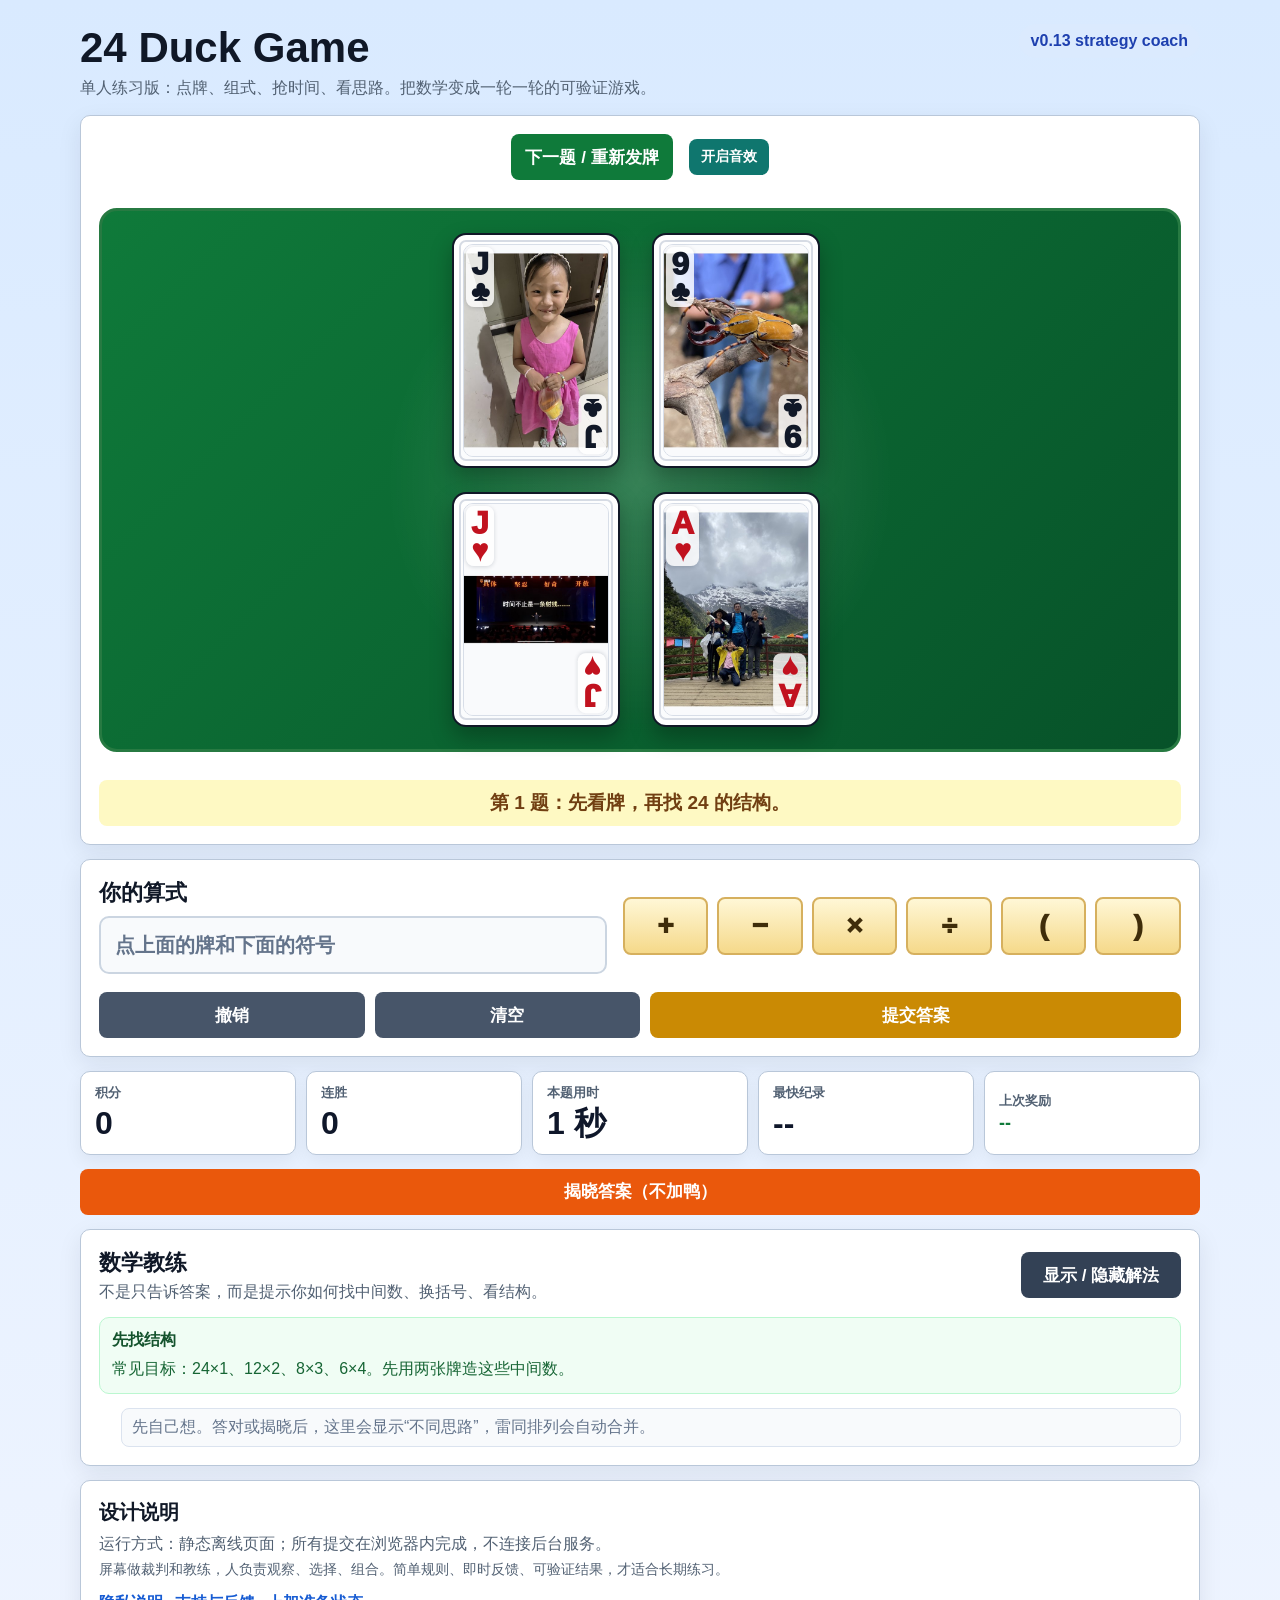
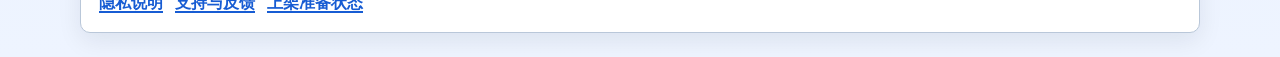
==== index.html @ a7e3811e "Publish 24 Duck Game v0.13 static site" ====
<!doctype html>
<html lang="zh-CN">
<head>
  <meta charset="utf-8">
  <meta name="viewport" content="width=device-width, initial-scale=1">
  <meta http-equiv="Cache-Control" content="no-store">
  <meta name="theme-color" content="#0f7a3a">
  <meta name="apple-mobile-web-app-capable" content="yes">
  <meta name="apple-mobile-web-app-title" content="24 Duck">
  <meta name="apple-mobile-web-app-status-bar-style" content="black-translucent">
  <link rel="manifest" href="manifest.webmanifest">
  <link rel="apple-touch-icon" href="icons/icon-192.png">
  <title>24 Duck Game v0.13 Strategy Coach</title>
  <link rel="stylesheet" href="style.css?v=20260624_v13_strategy_coach">
</head>
<body>
  <main class="app">
    <header>
      <div>
        <h1>24 Duck Game</h1>
        <p>单人练习版：点牌、组式、抢时间、看思路。把数学变成一轮一轮的可验证游戏。</p>
      </div>
      <span class="badge">v0.13 strategy coach</span>
    </header>

    <section class="panel board">
      <div class="hud">
        <button id="start" class="primary-action" type="button" aria-label="进入下一题并重新发一组可解的四张牌">下一题 / 重新发牌</button>
        <button id="soundToggle" class="sound-btn" type="button" aria-label="开启或关闭游戏音效">开启音效</button>
      </div>
      <div id="cards" class="cards card-table">正在自动发牌...</div>
      <div id="status" class="status">v0.13 已加载：数学教练会合并雷同答案，只展示不同思路。</div>
    </section>

    <section class="panel builder">
      <div>
        <h2>你的算式</h2>
        <div id="expressionDisplay" class="expression-display">点上面的牌和下面的符号</div>
      </div>
      <div id="operatorPad" class="operator-pad" aria-label="运算符号">
        <button type="button" data-op="+" aria-label="加号">+</button>
        <button type="button" data-op="-" aria-label="减号">−</button>
        <button type="button" data-op="*" aria-label="乘号">×</button>
        <button type="button" data-op="/" aria-label="除号">÷</button>
        <button type="button" data-op="(" aria-label="左括号">(</button>
        <button type="button" data-op=")" aria-label="右括号">)</button>
      </div>
      <div class="builder-controls" aria-label="算式操作">
        <button id="undo" class="secondary-action" aria-label="撤销上一步选择">撤销</button>
        <button id="clear" class="secondary-action" aria-label="清空当前算式">清空</button>
        <button id="submitAnswer" class="submit-action" aria-label="提交当前算式">提交答案</button>
      </div>
    </section>

    <section class="score-strip" aria-label="本局进度">
      <div class="score-cell">
        <span>积分</span>
        <strong id="score">0</strong>
      </div>
      <div class="score-cell">
        <span>连胜</span>
        <strong id="streak">0</strong>
      </div>
      <div class="score-cell">
        <span>本题用时</span>
        <strong id="roundTimer">0 秒</strong>
      </div>
      <div class="score-cell">
        <span>最快纪录</span>
        <strong id="bestTime">--</strong>
      </div>
      <div class="score-cell reward-cell">
        <span>上次奖励</span>
        <strong id="lastReward">--</strong>
      </div>
    </section>

    <section class="actions">
      <button id="reveal" aria-label="揭晓答案但不计分">揭晓答案（不加鸭）</button>
    </section>

    <section class="panel solutions">
      <div class="solutions-head">
        <div>
          <h2>数学教练</h2>
          <p>不是只告诉答案，而是提示你如何找中间数、换括号、看结构。</p>
        </div>
        <button id="toggleSolutions" type="button" aria-label="显示或隐藏多种解法">显示 / 隐藏解法</button>
      </div>
      <div id="coachPanel" class="coach-panel"></div>
      <ol id="solutionList"></ol>
    </section>

    <section class="panel log">
      <h2>设计说明</h2>
      <p id="logPath">运行方式：纯本地静态页面，不依赖后台服务。</p>
      <p class="small">屏幕做裁判和教练，人负责观察、选择、组合。简单规则、即时反馈、可验证结果，才适合长期练习。</p>
      <nav class="footer-links" aria-label="应用说明链接">
        <a href="privacy.html">隐私说明</a>
        <a href="support.html">支持与反馈</a>
        <a href="app-store-readiness.html">上架准备状态</a>
      </nav>
    </section>
  </main>
  <script src="family_card_assets.js?v=20260624_v13_strategy_coach"></script>
  <script src="app.js?v=20260624_v13_strategy_coach"></script>
  <script>
    if ("serviceWorker" in navigator && location.protocol !== "file:") {
      navigator.serviceWorker.register("./service-worker.js").catch(() => {});
    }
  </script>
</body>
</html>
---- style.css ----
:root {
  color-scheme: light;
  --bg: #eef4ff;
  --panel: #ffffff;
  --text: #101827;
  --muted: #526173;
  --blue: #175cd3;
  --green: #067647;
  --red: #b42318;
  --border: #b9c7d9;
}

* { box-sizing: border-box; }

body {
  margin: 0;
  min-height: 100vh;
  background: linear-gradient(180deg, #d9eaff, var(--bg));
  color: var(--text);
  font-family: -apple-system, BlinkMacSystemFont, "Hiragino Sans", "Microsoft YaHei", sans-serif;
}

body.solved {
  background: linear-gradient(180deg, #dcfce7, var(--bg));
}

.app {
  width: min(1120px, calc(100vw - 32px));
  margin: 24px auto;
}

header {
  display: flex;
  justify-content: space-between;
  gap: 16px;
  align-items: flex-start;
  margin-bottom: 16px;
}

h1 {
  margin: 0 0 6px;
  font-size: 42px;
  letter-spacing: 0;
}

p { margin: 0; color: var(--muted); }

.badge {
  padding: 8px 12px;
  border-radius: 999px;
  background: #dbeafe;
  color: #1e40af;
  font-weight: 700;
}

.score-strip {
  display: grid;
  grid-template-columns: repeat(5, minmax(120px, 1fr));
  gap: 10px;
  margin-bottom: 14px;
}

.score-cell {
  min-height: 74px;
  display: grid;
  align-content: center;
  gap: 4px;
  padding: 12px 14px;
  border: 1px solid #b9c7d9;
  border-radius: 10px;
  background: #ffffff;
  box-shadow: 0 6px 18px rgba(15, 23, 42, 0.06);
}

.score-cell span {
  color: #526173;
  font-size: 13px;
  font-weight: 800;
}

.score-cell strong {
  color: #0f172a;
  font-size: clamp(22px, 3vw, 32px);
  line-height: 1.1;
}

.reward-cell strong {
  color: #0f7a3a;
  font-size: clamp(14px, 2vw, 18px);
}

.panel {
  background: var(--panel);
  border: 1px solid var(--border);
  border-radius: 10px;
  box-shadow: 0 8px 24px rgba(15, 23, 42, 0.08);
  padding: 18px;
  margin-bottom: 14px;
}

.setup, .answers {
  display: grid;
  grid-template-columns: 1fr 1fr 220px 180px;
  gap: 12px;
  align-items: end;
}

.answers {
  grid-template-columns: 1fr 180px 1fr 180px;
}

label {
  display: grid;
  gap: 6px;
  font-weight: 800;
  color: var(--text);
}

input, select {
  width: 100%;
  height: 46px;
  border: 2px solid #94a3b8;
  border-radius: 8px;
  padding: 0 12px;
  background: #ffffff;
  color: #000000;
  font-size: 18px;
}

button {
  min-height: 46px;
  border: 0;
  border-radius: 8px;
  padding: 10px 14px;
  background: #2563eb;
  color: #ffffff;
  font-size: 17px;
  font-weight: 800;
  cursor: pointer;
}

button:hover { filter: brightness(0.95); }
button:active { filter: brightness(0.9); }
button:focus-visible, a:focus-visible {
  outline: 3px solid #facc15;
  outline-offset: 3px;
}

.board {
  text-align: center;
}

.hud {
  display: flex;
  justify-content: center;
  align-items: center;
  gap: 16px;
  flex-wrap: wrap;
}

.primary-action {
  background: #0f7a3a;
}

.sound-btn {
  min-height: 36px;
  padding: 7px 12px;
  background: #0f766e;
  font-size: 14px;
}

.cards {
  margin: 28px auto;
  padding: 22px;
  border: 3px solid #277a42;
  border-radius: 18px;
  color: var(--blue);
  background:
    radial-gradient(circle at center, rgba(255,255,255,0.18), transparent 42%),
    linear-gradient(135deg, #0f7a3a, #075229);
  font-size: 24px;
  font-weight: 900;
}

.cards.felt-blue {
  border-color: #1d4ed8;
  background:
    radial-gradient(circle at center, rgba(255,255,255,0.15), transparent 40%),
    linear-gradient(135deg, #1e3a8a, #0f172a);
}

.cards.felt-burgundy {
  border-color: #9f1239;
  background:
    radial-gradient(circle at center, rgba(255,255,255,0.13), transparent 40%),
    linear-gradient(135deg, #881337, #3f0a18);
}

.cards.felt-ink {
  border-color: #475569;
  background:
    radial-gradient(circle at center, rgba(255,255,255,0.12), transparent 40%),
    linear-gradient(135deg, #111827, #020617);
}

.card-table {
  display: grid;
  grid-template-columns: repeat(2, minmax(136px, 176px));
  justify-content: center;
  align-items: center;
  gap: clamp(12px, 2vw, 24px);
  min-height: 390px;
}

.playing-card {
  position: relative;
  padding: 0;
  min-height: 0;
  width: clamp(112px, 16vw, 168px);
  aspect-ratio: 2.5 / 3.5;
  border-radius: 14px;
  background:
    linear-gradient(145deg, #ffffff, #f8fafc);
  border: 2px solid #111827;
  box-shadow:
    0 10px 22px rgba(0, 0, 0, 0.28),
    inset 0 0 0 5px #ffffff,
    inset 0 0 0 7px #d6dbe4;
  color: #111827;
  display: grid;
  place-items: center;
  overflow: hidden;
  cursor: pointer;
}

.playing-card.red {
  color: #c1121f;
}

.playing-card.used {
  opacity: 0.52;
  box-shadow:
    0 4px 10px rgba(0, 0, 0, 0.18),
    inset 0 0 0 5px #ffffff,
    inset 0 0 0 7px #d6dbe4;
}

.playing-card.used::after {
  content: "已选";
  position: absolute;
  inset: auto 12px 42% 12px;
  padding: 6px 8px;
  border-radius: 999px;
  background: rgba(15, 23, 42, 0.82);
  color: #fff;
  font-size: 15px;
  font-weight: 900;
  z-index: 5;
}

.card-corner {
  position: absolute;
  display: grid;
  place-items: center;
  line-height: 0.9;
  font-weight: 1000;
  font-size: clamp(20px, 3vw, 32px);
  z-index: 3;
  padding: 3px 5px;
  border-radius: 8px;
  background: rgba(255, 255, 255, 0.82);
  box-shadow: 0 1px 4px rgba(15, 23, 42, 0.16);
}

.card-corner.top {
  top: 12px;
  left: 12px;
}

.card-corner.bottom {
  bottom: 12px;
  right: 12px;
  transform: rotate(180deg);
}

.card-rank {
  letter-spacing: 0;
}

.card-suit-small {
  font-size: 0.88em;
}

.card-suit-big {
  font-size: clamp(54px, 8vw, 94px);
  line-height: 1;
  text-shadow: 0 2px 0 rgba(0,0,0,0.08);
}

.card-photo-frame {
  width: calc(100% - 18px);
  height: calc(100% - 18px);
  border-radius: 10px;
  overflow: hidden;
  background:
    linear-gradient(145deg, rgba(255,255,255,0.72), rgba(226,232,240,0.62)),
    repeating-linear-gradient(135deg, #eef2f7 0 8px, #e2e8f0 8px 16px);
  border: 1px solid #d8dee8;
  display: grid;
  place-items: center;
}

.card-photo {
  display: block;
  width: 100%;
  height: 100%;
  object-fit: cover;
}

.card-photo-frame.photo-missing::after {
  content: "照片未加载";
  color: #334155;
  font-size: 14px;
  font-weight: 900;
  padding: 8px;
  text-align: center;
}

.status {
  min-height: 34px;
  padding: 10px;
  border-radius: 8px;
  background: #fef9c3;
  color: #713f12;
  font-size: 19px;
  font-weight: 800;
}

.status.success {
  background: #dcfce7;
  color: #14532d;
}

.status.error {
  background: #fee2e2;
  color: #7f1d1d;
}

.builder {
  display: grid;
  grid-template-columns: minmax(240px, 1fr) minmax(280px, 1.1fr);
  gap: 16px;
  align-items: center;
}

.builder h2 {
  margin: 0 0 8px;
  font-size: 22px;
}

.expression-display {
  min-height: 58px;
  display: flex;
  align-items: center;
  padding: 12px 14px;
  border: 2px solid #cbd5e1;
  border-radius: 10px;
  background: #f8fafc;
  color: #0f172a;
  font-size: clamp(22px, 4vw, 34px);
  font-weight: 950;
  line-height: 1.25;
  word-break: break-word;
}

.expression-display.empty {
  color: #64748b;
  font-size: clamp(16px, 3vw, 20px);
  font-weight: 800;
}

.operator-pad {
  display: grid;
  grid-template-columns: repeat(6, minmax(46px, 1fr));
  gap: 9px;
}

.operator-pad button {
  min-height: 58px;
  border: 2px solid #d6b05e;
  background: linear-gradient(180deg, #fff7d6, #f5d98a);
  color: #3f2d0a;
  font-size: 28px;
  font-weight: 1000;
}

.builder-controls {
  grid-column: 1 / -1;
  display: grid;
  grid-template-columns: 1fr 1fr 2fr;
  gap: 10px;
  margin-top: 2px;
}

.secondary-action {
  background: #475569;
}

.submit-action {
  background: #ca8a04;
}

.actions {
  display: grid;
  grid-template-columns: 1fr;
  gap: 10px;
  margin-bottom: 14px;
}

.actions button { background: #ea580c; }

.log h2 {
  margin: 0 0 8px;
  font-size: 20px;
}

.solutions h2 {
  margin: 0 0 4px;
  font-size: 22px;
}

.solutions-head {
  display: flex;
  justify-content: space-between;
  gap: 16px;
  align-items: center;
}

.solutions-head button {
  background: #334155;
  min-width: 160px;
}

#solutionList {
  display: grid;
  grid-template-columns: repeat(auto-fit, minmax(230px, 1fr));
  gap: 8px 12px;
  margin: 14px 0 0;
  padding-left: 22px;
}

#solutionList li {
  padding: 8px 10px;
  border: 1px solid #dbe3ef;
  border-radius: 8px;
  background: #f8fafc;
}

#solutionList code {
  display: block;
  color: #0f172a;
  font-size: 15px;
  font-weight: 800;
}

#solutionList span {
  color: #64748b;
  font-size: 12px;
}

#solutionList .muted {
  list-style: none;
  color: #64748b;
  grid-column: 1 / -1;
}

.coach-panel {
  display: grid;
  grid-template-columns: repeat(auto-fit, minmax(220px, 1fr));
  gap: 10px;
  margin-top: 14px;
}

.coach-card {
  display: grid;
  gap: 6px;
  padding: 12px;
  border: 1px solid #bbf7d0;
  border-radius: 10px;
  background: #f0fdf4;
  color: #14532d;
}

.coach-card strong {
  font-size: 16px;
}

.coach-card span {
  color: #166534;
  line-height: 1.5;
}

.small {
  margin-top: 6px;
  font-size: 14px;
}

.footer-links {
  display: flex;
  gap: 12px;
  flex-wrap: wrap;
  margin-top: 14px;
}

.footer-links a,
.legal-page a {
  color: #175cd3;
  font-weight: 900;
  text-decoration-thickness: 2px;
  text-underline-offset: 3px;
}

.plain-list {
  display: grid;
  gap: 8px;
  margin: 12px 0 0;
  padding-left: 22px;
  color: var(--text);
  line-height: 1.65;
}

.legal-page h2 {
  margin: 0 0 8px;
  font-size: 24px;
}

.legal-page p {
  line-height: 1.7;
}

@media (max-width: 820px) {
  .setup, .answers, .actions, .solutions-head, .builder, .score-strip {
    grid-template-columns: 1fr;
    display: grid;
  }

  .app {
    width: min(100vw - 18px, 560px);
    margin: 10px auto;
  }

  header {
    align-items: stretch;
  }

  h1 {
    font-size: 30px;
  }

  .panel {
    padding: 12px;
    border-radius: 9px;
    margin-bottom: 10px;
  }

  .cards {
    margin: 16px auto;
    padding: 14px 10px;
    border-radius: 14px;
  }

  .card-table {
    grid-template-columns: repeat(2, minmax(96px, 128px));
    gap: 12px;
    min-height: 300px;
  }

  .playing-card {
    width: clamp(74px, 21vw, 112px);
    border-radius: 11px;
    box-shadow:
      0 6px 14px rgba(0, 0, 0, 0.22),
      inset 0 0 0 4px #ffffff,
      inset 0 0 0 6px #d6dbe4;
  }

  .card-corner {
    top: auto;
    font-size: clamp(17px, 5.4vw, 25px);
    padding: 2px 4px;
    border-radius: 7px;
  }

  .card-corner.top {
    top: 8px;
    left: 8px;
  }

  .card-corner.bottom {
    bottom: 8px;
    right: 8px;
  }

  input, select, button {
    min-height: 48px;
    font-size: 17px;
  }

  .footer-links {
    display: grid;
    grid-template-columns: 1fr;
  }

  .actions {
    gap: 8px;
  }

  .operator-pad {
    grid-template-columns: repeat(6, 1fr);
  }

  .operator-pad button {
    min-height: 52px;
    font-size: 24px;
  }
}

@media (max-width: 420px) {
  .card-table {
    display: grid;
    grid-template-columns: repeat(2, minmax(112px, 1fr));
    align-items: center;
  }

  .playing-card {
    width: 100%;
    max-width: 128px;
    justify-self: center;
  }

  .card-photo-frame {
    width: calc(100% - 12px);
    height: calc(100% - 12px);
  }
}

@media (prefers-reduced-motion: reduce) {
  *,
  *::before,
  *::after {
    scroll-behavior: auto !important;
  }
}
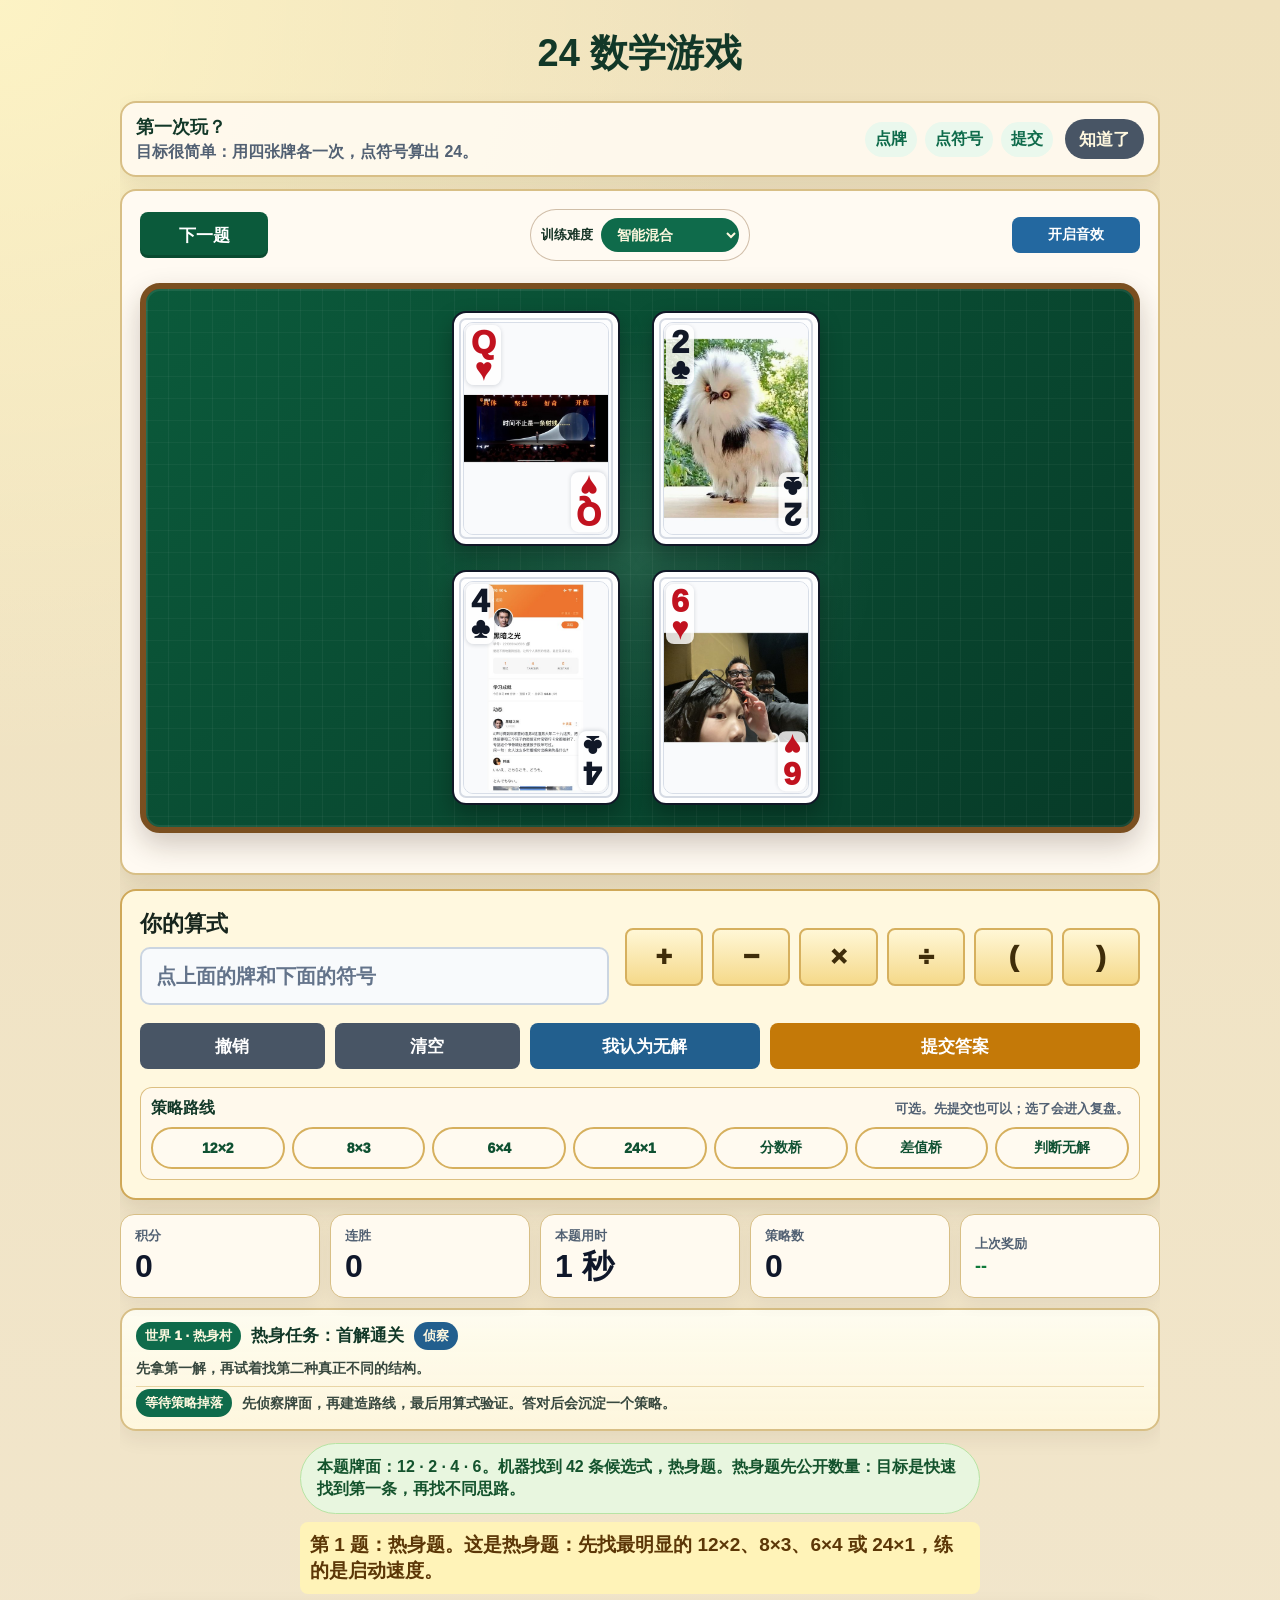
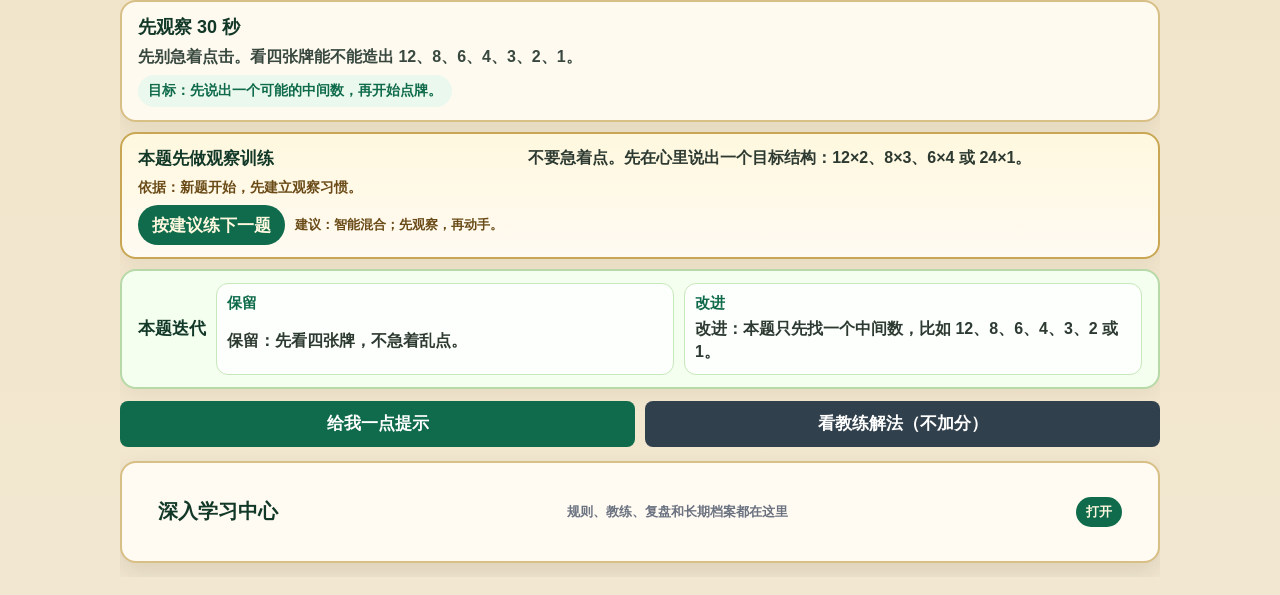
==== commit 3ed87836: "Publish 24 Duck family math game" ====
--- a/index.html
+++ b/index.html
@@ -4,35 +4,53 @@
   <meta charset="utf-8">
   <meta name="viewport" content="width=device-width, initial-scale=1">
   <meta http-equiv="Cache-Control" content="no-store">
-  <meta name="theme-color" content="#0f7a3a">
+  <meta name="theme-color" content="#0f6b4b">
   <meta name="apple-mobile-web-app-capable" content="yes">
   <meta name="apple-mobile-web-app-title" content="24 Duck">
   <meta name="apple-mobile-web-app-status-bar-style" content="black-translucent">
   <link rel="manifest" href="manifest.webmanifest">
   <link rel="apple-touch-icon" href="icons/icon-192.png">
-  <title>24 Duck Game v0.13 Strategy Coach</title>
-  <link rel="stylesheet" href="style.css?v=20260624_v13_strategy_coach">
+  <title>24 数学游戏</title>
+  <link rel="stylesheet" href="style_v33.css?v=20260626_v33_strategy_route_lab">
 </head>
 <body>
   <main class="app">
-    <header>
+    <header class="simple-header">
+      <h1>24 数学游戏</h1>
+    </header>
+
+    <section id="quickStart" class="quick-start" aria-label="第一次玩三步上手">
       <div>
-        <h1>24 Duck Game</h1>
-        <p>单人练习版：点牌、组式、抢时间、看思路。把数学变成一轮一轮的可验证游戏。</p>
-      </div>
-      <span class="badge">v0.13 strategy coach</span>
-    </header>
+        <strong>第一次玩？</strong>
+        <span>目标很简单：用四张牌各一次，点符号算出 24。</span>
+      </div>
+      <ol>
+        <li>点牌</li>
+        <li>点符号</li>
+        <li>提交</li>
+      </ol>
+      <button id="quickStartDismiss" type="button" aria-label="关闭三步上手提示">知道了</button>
+    </section>
 
     <section class="panel board">
-      <div class="hud">
-        <button id="start" class="primary-action" type="button" aria-label="进入下一题并重新发一组可解的四张牌">下一题 / 重新发牌</button>
+      <div class="hud compact-hud">
+        <button id="start" class="primary-action" type="button" aria-label="进入下一题并重新发一组可解的四张牌">下一题</button>
+        <label class="training-mode">
+          <span>训练难度</span>
+          <select id="trainingMode" aria-label="选择训练难度">
+            <option value="balanced">智能混合</option>
+            <option value="easy">热身</option>
+            <option value="medium">标准</option>
+            <option value="hard">挑战</option>
+            <option value="expert">高手</option>
+          </select>
+        </label>
         <button id="soundToggle" class="sound-btn" type="button" aria-label="开启或关闭游戏音效">开启音效</button>
       </div>
       <div id="cards" class="cards card-table">正在自动发牌...</div>
-      <div id="status" class="status">v0.13 已加载：数学教练会合并雷同答案，只展示不同思路。</div>
-    </section>
-
-    <section class="panel builder">
+    </section>
+
+    <section class="panel builder founder-builder">
       <div>
         <h2>你的算式</h2>
         <div id="expressionDisplay" class="expression-display">点上面的牌和下面的符号</div>
@@ -48,11 +66,27 @@
       <div class="builder-controls" aria-label="算式操作">
         <button id="undo" class="secondary-action" aria-label="撤销上一步选择">撤销</button>
         <button id="clear" class="secondary-action" aria-label="清空当前算式">清空</button>
+        <button id="claimNoSolution" class="no-solution-action" aria-label="判断本题没有解法">我认为无解</button>
         <button id="submitAnswer" class="submit-action" aria-label="提交当前算式">提交答案</button>
       </div>
-    </section>
-
-    <section class="score-strip" aria-label="本局进度">
+      <div class="route-panel route-strip" aria-label="策略路线选择">
+        <div class="route-head">
+          <strong>策略路线</strong>
+          <span>可选。先提交也可以；选了会进入复盘。</span>
+        </div>
+        <div id="routeOptions" class="route-options">
+          <button type="button" data-route="12x2" aria-pressed="false">12×2</button>
+          <button type="button" data-route="8x3" aria-pressed="false">8×3</button>
+          <button type="button" data-route="6x4" aria-pressed="false">6×4</button>
+          <button type="button" data-route="24x1" aria-pressed="false">24×1</button>
+          <button type="button" data-route="fraction" aria-pressed="false">分数桥</button>
+          <button type="button" data-route="subtract" aria-pressed="false">差值桥</button>
+          <button type="button" data-route="no_solution" aria-pressed="false">判断无解</button>
+        </div>
+      </div>
+    </section>
+
+    <section class="score-strip founder-score" aria-label="本局进度">
       <div class="score-cell">
         <span>积分</span>
         <strong id="score">0</strong>
@@ -66,8 +100,8 @@
         <strong id="roundTimer">0 秒</strong>
       </div>
       <div class="score-cell">
-        <span>最快纪录</span>
-        <strong id="bestTime">--</strong>
+        <span>策略数</span>
+        <strong id="strategyDepth">0</strong>
       </div>
       <div class="score-cell reward-cell">
         <span>上次奖励</span>
@@ -75,35 +109,248 @@
       </div>
     </section>
 
-    <section class="actions">
-      <button id="reveal" aria-label="揭晓答案但不计分">揭晓答案（不加鸭）</button>
-    </section>
-
-    <section class="panel solutions">
+    <section id="gameLoopCoach" class="game-loop-coach" aria-label="本题任务与策略掉落">
+      <div class="quest-line">
+        <span id="gameWorld">世界 1</span>
+        <strong id="questCardTitle">本题任务</strong>
+        <em id="gameLoopStage">侦察</em>
+      </div>
+      <p id="questCardBody">先看牌面，再选择一条路线验证。</p>
+      <div class="drop-line">
+        <span id="strategyDropTitle">策略掉落</span>
+        <strong id="strategyDropBody">答对或复盘后，这里会沉淀一个可迁移的策略。</strong>
+      </div>
+    </section>
+
+    <details class="panel link-panel bruteforce-map" id="mapSection"><summary>题库地图：机器枚举，人类观察</summary>
+      <h2>题库地图</h2>
+      <div class="bruteforce-grid">
+        <article>
+          <span>已枚举牌值组合</span>
+          <strong id="catalogTotal">--</strong>
+        </article>
+        <article>
+          <span>可解组合</span>
+          <strong id="catalogSolvable">--</strong>
+        </article>
+        <article>
+          <span>当前难度</span>
+          <strong id="currentDifficulty">--</strong>
+        </article>
+        <article>
+          <span>当前解法数</span>
+          <strong id="currentSolutionCount">--</strong>
+        </article>
+      </div>
+      <p id="catalogCoach" class="catalog-coach">这不是随机刷题：机器先枚举全局空间，再让人练观察、建模、验证和迁移。</p>
+    </details>
+
+    <section class="pre-reveal-prompts" aria-label="本题提示">
+      <div id="missionStrip" class="mission-strip">今日目标：少点乱试，多找结构。</div>
+      <div id="status" class="status">先观察牌面，再点击验证，把答案变成可复盘策略。</div>
+    </section>
+
+    <section id="feedbackCoach" class="feedback-coach" aria-label="本题即时学习反馈" hidden>
+      <strong id="feedbackCoachTitle">本题反馈</strong>
+      <p id="feedbackCoachBody">先提交一次，系统会把错误变成下一步动作。</p>
+      <span id="feedbackCoachAction">观察 -> 拆解 -> 验证 -> 迁移</span>
+    </section>
+
+    <section id="diagnosisCoach" class="diagnosis-coach" aria-label="算式诊断" hidden>
+      <strong>算式诊断</strong>
+      <div class="diagnosis-grid">
+        <article>
+          <b>你的算式</b>
+          <span id="diagnosisExpression">--</span>
+        </article>
+        <article>
+          <b>计算结果</b>
+          <span id="diagnosisValue">--</span>
+        </article>
+        <article>
+          <b>用牌检查</b>
+          <span id="diagnosisCards">--</span>
+        </article>
+        <article>
+          <b>下一步</b>
+          <span id="diagnosisNext">--</span>
+        </article>
+      </div>
+    </section>
+
+    <section id="practicePrescription" class="practice-prescription" aria-label="下一题练习处方" hidden>
+      <strong id="practicePrescriptionTitle">下一题处方</strong>
+      <p id="practicePrescriptionBody">先完成一题，系统会根据表现建议下一步练习。</p>
+      <span id="practicePrescriptionMetric">依据：用时、尝试次数、提示次数、策略族。</span>
+      <div class="prescription-actions">
+        <button id="applyPrescription" type="button" aria-label="按照系统建议进入下一题">按建议练下一题</button>
+        <small id="practicePrescriptionFocus">建议会自动设置训练难度。</small>
+      </div>
+    </section>
+
+    <section id="iterationCoach" class="iteration-coach" aria-label="本题迭代复盘" hidden>
+      <strong>本题迭代</strong>
+      <div>
+        <b>保留</b>
+        <span id="iterationKeep">保留你已经做对的动作。</span>
+      </div>
+      <div>
+        <b>改进</b>
+        <span id="iterationImprove">下一题只改一个最重要的问题。</span>
+      </div>
+    </section>
+
+    <section class="actions single-action-row">
+      <button id="hintButton" class="hint-action" aria-label="给一个分级提示但不直接揭晓答案">给我一点提示</button>
+      <button id="reveal" aria-label="揭晓答案但不计分">看教练解法（不加分）</button>
+    </section>
+
+    <details class="panel deep-links learning-center" id="learningCenter">
+      <summary>
+        <span>深入学习中心</span>
+        <small>规则、教练、复盘和长期档案都在这里</small>
+      </summary>
+      <div class="deep-link-grid">
+        <a href="#coachSection" data-open-panel="coachSection">数学教练</a>
+        <a href="#mapSection" data-open-panel="mapSection">题库地图</a>
+        <a href="#reviewSection" data-open-panel="reviewSection">本题复盘</a>
+        <a href="#rulesSection" data-open-panel="rulesSection">玩法规则</a>
+        <a href="#labSection" data-open-panel="labSection">数学思维</a>
+        <a href="#pathSection" data-open-panel="pathSection">启蒙路径</a>
+        <a href="#ledgerSection" data-open-panel="ledgerSection">复利档案</a>
+        <a href="#xiaoLaiSection" data-open-panel="xiaoLaiSection">思想映射</a>
+      </div>
+      <p>默认只看牌和操作。需要解释、复盘、规则和思想时，再点进去。</p>
+    </details>
+
+    <details class="panel link-panel solutions" id="coachSection"><summary>数学教练：看结构、看多解法</summary>
       <div class="solutions-head">
         <div>
           <h2>数学教练</h2>
-          <p>不是只告诉答案，而是提示你如何找中间数、换括号、看结构。</p>
+          <p>目标不是列更多答案，而是帮孩子看出结构：先尝试、再示范、再复盘。</p>
         </div>
         <button id="toggleSolutions" type="button" aria-label="显示或隐藏多种解法">显示 / 隐藏解法</button>
       </div>
       <div id="coachPanel" class="coach-panel"></div>
       <ol id="solutionList"></ol>
-    </section>
-
-    <section class="panel log">
-      <h2>设计说明</h2>
-      <p id="logPath">运行方式：纯本地静态页面，不依赖后台服务。</p>
-      <p class="small">屏幕做裁判和教练，人负责观察、选择、组合。简单规则、即时反馈、可验证结果，才适合长期练习。</p>
+    </details>
+
+    <details class="panel link-panel learning-lab" id="labSection"><summary>数学思维实验室：观察、建模、验证、解释</summary>
+      <h2>数学思维实验室</h2>
+      <div class="lab-grid">
+        <article>
+          <strong>1. 观察</strong>
+          <span>先看四张牌，不急着点。问自己：能不能造 12、8、6、4、3、2、1？</span>
+        </article>
+        <article>
+          <strong>2. 建模</strong>
+          <span>把 24 拆成目标结构：12×2、8×3、6×4、24×1。</span>
+        </article>
+        <article>
+          <strong>3. 验证</strong>
+          <span>点击牌和符号，让浏览器当裁判。对错都留下反馈。</span>
+        </article>
+        <article>
+          <strong>4. 解释</strong>
+          <span>答对后说出：我用了哪一种策略族？为什么这条路能到 24？</span>
+        </article>
+      </div>
+    </details>
+
+    <details class="panel link-panel review-card" id="reviewSection"><summary>本题复盘卡：把一题变成学习资产</summary>
+      <div class="review-head">
+        <div>
+          <h2>本题复盘卡</h2>
+      <p>每一题都沉淀成一张学习资产：我看到了什么、我怎么拆、我下次怎么迁移。</p>
+        </div>
+        <button id="copyReviewCard" class="secondary-action" type="button" aria-label="复制本题复盘卡">复制复盘卡</button>
+      </div>
+      <div id="reviewCardContent" class="review-card-content"></div>
+    </details>
+
+    <details class="panel link-panel compound-ledger" id="ledgerSection"><summary>复利学习档案：把每一题变成长期记录</summary>
+      <div class="ledger-head">
+        <div>
+          <h2>复利学习档案</h2>
+          <p>只保存在本机浏览器里。它不排名、不上传，只帮助孩子看到：我练过什么、进步在哪里。</p>
+        </div>
+        <button id="resetLearningLedger" class="secondary-action" type="button" aria-label="清空本机学习档案">清空档案</button>
+      </div>
+      <div id="learningLedgerContent" class="learning-ledger-content"></div>
+    </details>
+
+    <details class="panel link-panel xiaolai-map" id="xiaoLaiSection"><summary>思想映射：长期主义、自学、输出、复利</summary>
+      <h2>思想映射</h2>
+      <div class="idea-grid">
+        <article>
+          <strong>长期主义</strong>
+          <span>一次答对不是终点。每天一两题，策略族会慢慢长出来。</span>
+        </article>
+        <article>
+          <strong>自学能力</strong>
+          <span>先独立观察，再看提示。教练不是替孩子做题，而是训练提问方式。</span>
+        </article>
+        <article>
+          <strong>输出倒逼理解</strong>
+          <span>答对后说清楚“我先造了什么中间数”，比只给答案更重要。</span>
+        </article>
+        <article>
+          <strong>复利资产</strong>
+          <span>每题沉淀复盘卡，错误、提示、策略都变成下一题的材料。</span>
+        </article>
+        <article>
+          <strong>机器放大人</strong>
+          <span>机器枚举 1820 种牌值组合，人负责选择、解释、迁移和创造。</span>
+        </article>
+        <article>
+          <strong>家庭游戏</strong>
+          <span>屏幕做裁判和教练，家人负责讨论、抢答、复盘和鼓励。</span>
+        </article>
+      </div>
+    </details>
+
+    <details class="panel link-panel how-to-play" id="rulesSection"><summary>怎么玩 24 点</summary>
+      <h2>怎么玩 24 点</h2>
+      <ol class="plain-list">
+        <li>系统发 4 张牌，A 按 1，J/Q/K 按 11/12/13。</li>
+        <li>每张牌必须用一次，也只能用一次。</li>
+        <li>用加、减、乘、除和括号，把四个数算成 24。</li>
+        <li>先找中间数，再点击牌和符号；答对会加分，直接看解法不加分。</li>
+        <li>同一题找到不同策略族会有额外奖励。</li>
+      </ol>
+    </details>
+
+    <details class="panel link-panel math-initiation" id="pathSection"><summary>给孩子的数学启蒙路径</summary>
+      <h2>给孩子的数学启蒙路径</h2>
+      <div class="initiation-grid">
+        <article>
+          <strong>先独立尝试</strong>
+          <span>不要一上来就看答案。先观察 30 秒，训练“我能不能找到结构”。</span>
+        </article>
+        <article>
+          <strong>再看一个好例子</strong>
+          <span>教练解法不是替你做题，而是展示“先造中间数”的路径。</span>
+        </article>
+        <article>
+          <strong>最后说出为什么</strong>
+          <span>答对之后问一句：这题属于 12×2、8×3、6×4，还是别的结构？</span>
+        </article>
+      </div>
+    </details>
+
+    <details class="panel link-panel log" id="previewSection"><summary>隐私与说明</summary>
+      <h2>隐私与说明</h2>
+      <p id="logPath">运行方式：纯静态页面；所有提交在浏览器内完成，不连接后台服务。</p>
+      <p class="small">这是纯静态练习页：不登录、不上传，所有操作都在浏览器里完成。</p>
       <nav class="footer-links" aria-label="应用说明链接">
         <a href="privacy.html">隐私说明</a>
         <a href="support.html">支持与反馈</a>
-        <a href="app-store-readiness.html">上架准备状态</a>
       </nav>
-    </section>
+    </details>
   </main>
-  <script src="family_card_assets.js?v=20260624_v13_strategy_coach"></script>
-  <script src="app.js?v=20260624_v13_strategy_coach"></script>
+  <script src="family_card_assets.js?v=20260626_v33_strategy_route_lab"></script>
+  <script src="twenty_four_bruteforce_catalog_v19.js?v=20260626_v33_strategy_route_lab"></script>
+  <script src="app_v33.js?v=20260626_v33_strategy_route_lab"></script>
   <script>
     if ("serviceWorker" in navigator && location.protocol !== "file:") {
       navigator.serviceWorker.register("./service-worker.js").catch(() => {});
--- a/style_v33.css
+++ b/style_v33.css
@@ -0,0 +1,2120 @@
+:root {
+  color-scheme: light;
+  --bg: #f2e7d0;
+  --panel: #fffaf2;
+  --text: #17251d;
+  --muted: #5b6a62;
+  --blue: #225f8e;
+  --green: #0f6b4b;
+  --red: #b42318;
+  --amber: #d4961f;
+  --cream: #fff8df;
+  --border: #d8bf86;
+  --soft-green: #eaf8ed;
+  --coach-border: #9fd9b6;
+}
+
+* { box-sizing: border-box; }
+
+html,
+body {
+  overflow-x: hidden;
+}
+
+body {
+  margin: 0;
+  min-height: 100vh;
+  background:
+    radial-gradient(circle at top left, rgba(255, 246, 198, 0.85), transparent 30%),
+    linear-gradient(180deg, #efe1bd, var(--bg));
+  color: var(--text);
+  font-family: -apple-system, BlinkMacSystemFont, "Hiragino Sans", "Microsoft YaHei", sans-serif;
+}
+
+body.solved {
+  background:
+    radial-gradient(circle at top left, rgba(220, 252, 231, 0.72), transparent 32%),
+    linear-gradient(180deg, #efe1bd, var(--bg));
+}
+
+.app {
+  width: min(1040px, calc(100vw - 28px));
+  max-width: 100%;
+  margin: 18px auto;
+  overflow-x: hidden;
+}
+
+header {
+  display: grid;
+  place-items: center;
+  margin-bottom: 12px;
+  padding: 10px 16px;
+  border: 0;
+  border-radius: 0;
+  background: transparent;
+  box-shadow: none;
+}
+
+h1 {
+  margin: 0;
+  color: #123828;
+  font-size: clamp(26px, 6vw, 38px);
+  letter-spacing: 0;
+  text-shadow: none;
+}
+
+p { margin: 0; color: var(--muted); }
+
+.badge {
+  padding: 8px 12px;
+  border-radius: 999px;
+  background: #f6c453;
+  color: #3b2508;
+  font-weight: 700;
+  box-shadow: inset 0 -2px 0 rgba(0,0,0,0.16);
+}
+
+.quick-start {
+  display: grid;
+  grid-template-columns: minmax(0, 1fr) auto auto;
+  align-items: center;
+  gap: 12px;
+  margin-bottom: 12px;
+  padding: 12px 14px;
+  border: 2px solid var(--border);
+  border-radius: 16px;
+  background: rgba(255, 250, 240, 0.94);
+  box-shadow: 0 8px 20px rgba(44, 28, 12, 0.08);
+}
+
+.quick-start[hidden] {
+  display: none;
+}
+
+.quick-start div {
+  display: grid;
+  gap: 3px;
+}
+
+.quick-start strong {
+  color: #123828;
+  font-size: 18px;
+}
+
+.quick-start span {
+  color: #526173;
+  font-weight: 850;
+}
+
+.quick-start ol {
+  display: flex;
+  flex-wrap: wrap;
+  gap: 8px;
+  margin: 0;
+  padding: 0;
+  list-style: none;
+}
+
+.quick-start li {
+  padding: 7px 10px;
+  border-radius: 999px;
+  background: var(--soft-green);
+  color: var(--green);
+  font-weight: 950;
+  white-space: nowrap;
+}
+
+.quick-start button {
+  min-height: 40px;
+  padding: 0 14px;
+  border: 0;
+  border-radius: 999px;
+  background: #485565;
+  color: #fff8df;
+  font-weight: 950;
+  cursor: pointer;
+}
+
+.feedback-coach {
+  display: grid;
+  gap: 6px;
+  margin: -4px 0 12px;
+  padding: 13px 16px;
+  border: 2px solid #d8bf86;
+  border-radius: 16px;
+  background: #fffaf0;
+  box-shadow: 0 8px 20px rgba(44, 28, 12, 0.07);
+}
+
+.feedback-coach[hidden] {
+  display: none;
+}
+
+.feedback-coach strong {
+  color: #123828;
+  font-size: 18px;
+}
+
+.feedback-coach p {
+  color: #38483f;
+  font-weight: 800;
+  line-height: 1.55;
+}
+
+.feedback-coach span {
+  display: inline-block;
+  width: fit-content;
+  max-width: 100%;
+  padding: 7px 10px;
+  border-radius: 999px;
+  background: #eaf8ed;
+  color: #0f6b4b;
+  font-size: 14px;
+  font-weight: 950;
+}
+
+.feedback-coach.wrong {
+  border-color: #e2b6a9;
+  background: #fff4ed;
+}
+
+.feedback-coach.wrong span {
+  background: #ffe3d8;
+  color: #9a3412;
+}
+
+.feedback-coach.success {
+  border-color: #9fd9b6;
+  background: #f0fff4;
+}
+
+.diagnosis-coach {
+  display: grid;
+  gap: 10px;
+  margin: -2px 0 12px;
+  padding: 12px 16px;
+  border: 2px solid #d8bf86;
+  border-radius: 16px;
+  background: #fffaf0;
+  box-shadow: 0 8px 20px rgba(44, 28, 12, 0.06);
+}
+
+.diagnosis-coach[hidden] {
+  display: none;
+}
+
+.diagnosis-coach > strong {
+  color: #123828;
+  font-size: 17px;
+}
+
+.diagnosis-grid {
+  display: grid;
+  grid-template-columns: repeat(4, minmax(0, 1fr));
+  gap: 8px;
+}
+
+.diagnosis-grid article {
+  display: grid;
+  gap: 4px;
+  min-height: 74px;
+  padding: 10px;
+  border: 1px solid #e2c98c;
+  border-radius: 12px;
+  background: rgba(255, 255, 255, 0.75);
+}
+
+.diagnosis-grid b {
+  color: #0f6b4b;
+  font-size: 14px;
+}
+
+.diagnosis-grid span {
+  color: #2d3a31;
+  font-weight: 850;
+  line-height: 1.45;
+}
+
+.diagnosis-coach.wrong {
+  border-color: #e2b6a9;
+  background: #fff6ef;
+}
+
+.diagnosis-coach.success {
+  border-color: #9fd9b6;
+  background: #f0fff4;
+}
+
+.practice-prescription {
+  display: grid;
+  grid-template-columns: minmax(0, 0.95fr) minmax(0, 1.55fr);
+  gap: 8px 14px;
+  align-items: center;
+  margin: -2px 0 12px;
+  padding: 12px 16px;
+  border: 2px solid #c9a653;
+  border-radius: 16px;
+  background: linear-gradient(180deg, #fff8df, #fffaf2);
+  box-shadow: 0 8px 20px rgba(44, 28, 12, 0.06);
+}
+
+.practice-prescription[hidden] {
+  display: none;
+}
+
+.practice-prescription strong {
+  color: #123828;
+  font-size: 17px;
+}
+
+.practice-prescription p {
+  color: #2d3a31;
+  font-weight: 850;
+  line-height: 1.55;
+}
+
+.practice-prescription span {
+  grid-column: 1 / -1;
+  color: #6a4b17;
+  font-size: 14px;
+  font-weight: 850;
+}
+
+.prescription-actions {
+  grid-column: 1 / -1;
+  display: flex;
+  flex-wrap: wrap;
+  align-items: center;
+  gap: 10px;
+}
+
+.prescription-actions button {
+  min-height: 40px;
+  padding: 0 14px;
+  border: 0;
+  border-radius: 999px;
+  background: #0f6b4b;
+  color: #fff8df;
+  font-weight: 950;
+  cursor: pointer;
+}
+
+.prescription-actions small {
+  color: #6a4b17;
+  font-weight: 850;
+}
+
+.iteration-coach {
+  display: grid;
+  grid-template-columns: auto minmax(0, 1fr) minmax(0, 1fr);
+  gap: 10px;
+  align-items: stretch;
+  margin: -2px 0 12px;
+  padding: 12px 16px;
+  border: 2px solid #b7d9a8;
+  border-radius: 16px;
+  background: #f4fff0;
+  box-shadow: 0 8px 20px rgba(44, 28, 12, 0.05);
+}
+
+.iteration-coach[hidden] {
+  display: none;
+}
+
+.iteration-coach > strong {
+  color: #123828;
+  font-size: 17px;
+  align-self: center;
+}
+
+.iteration-coach div {
+  display: grid;
+  gap: 4px;
+  padding: 10px;
+  border: 1px solid #c7e8ba;
+  border-radius: 12px;
+  background: rgba(255, 255, 255, 0.72);
+}
+
+.iteration-coach b {
+  color: #0f6b4b;
+  font-size: 15px;
+}
+
+.iteration-coach span {
+  color: #2d3a31;
+  font-weight: 850;
+  line-height: 1.45;
+}
+
+.learning-ribbon {
+  display: grid;
+  grid-template-columns: repeat(4, 1fr);
+  gap: 10px;
+  margin-bottom: 14px;
+}
+
+.learning-ribbon div {
+  min-height: 58px;
+  display: grid;
+  grid-template-columns: auto 1fr;
+  align-items: center;
+  gap: 8px;
+  padding: 10px 12px;
+  border: 2px solid #d8bf86;
+  border-radius: 14px;
+  background: rgba(255, 250, 240, 0.92);
+  box-shadow: 0 7px 16px rgba(44, 28, 12, 0.08);
+}
+
+.learning-ribbon strong {
+  width: 32px;
+  height: 32px;
+  display: grid;
+  place-items: center;
+  border-radius: 999px;
+  background: #0b5a3b;
+  color: #fff8df;
+}
+
+.learning-ribbon span {
+  font-weight: 900;
+  color: #2d3a31;
+}
+
+.score-strip {
+  display: grid;
+  grid-template-columns: repeat(5, minmax(120px, 1fr));
+  gap: 10px;
+  margin-bottom: 14px;
+}
+
+.score-cell {
+  min-height: 74px;
+  display: grid;
+  align-content: center;
+  gap: 4px;
+  padding: 12px 14px;
+  border: 1px solid #d8bf86;
+  border-radius: 14px;
+  background: #fffaf0;
+  box-shadow: 0 6px 18px rgba(15, 23, 42, 0.06);
+}
+
+.score-cell span {
+  color: #526173;
+  font-size: 13px;
+  font-weight: 800;
+}
+
+.score-cell strong {
+  color: #0f172a;
+  font-size: clamp(22px, 3vw, 32px);
+  line-height: 1.1;
+}
+
+.reward-cell strong {
+  color: #0f7a3a;
+  font-size: clamp(14px, 2vw, 18px);
+}
+
+.game-loop-coach {
+  display: grid;
+  gap: 8px;
+  margin: -4px 0 12px;
+  padding: 12px 14px;
+  border: 2px solid #d8bf86;
+  border-radius: 16px;
+  background:
+    linear-gradient(180deg, rgba(255, 253, 241, 0.96), rgba(255, 248, 223, 0.92));
+  box-shadow: 0 8px 20px rgba(44, 28, 12, 0.07);
+}
+
+.quest-line,
+.drop-line {
+  display: flex;
+  align-items: center;
+  gap: 10px;
+  min-width: 0;
+}
+
+.quest-line span,
+.quest-line em,
+.drop-line span {
+  flex: 0 0 auto;
+  padding: 5px 9px;
+  border-radius: 999px;
+  background: #0f6b4b;
+  color: #fff8df;
+  font-size: 13px;
+  font-style: normal;
+  font-weight: 950;
+  white-space: nowrap;
+}
+
+.quest-line em {
+  background: #225f8e;
+}
+
+.quest-line strong {
+  min-width: 0;
+  color: #123828;
+  font-size: 17px;
+  font-weight: 1000;
+  overflow-wrap: anywhere;
+}
+
+.game-loop-coach p,
+.drop-line strong {
+  color: #38483f;
+  font-size: 14px;
+  font-weight: 850;
+  line-height: 1.45;
+}
+
+.drop-line {
+  padding-top: 2px;
+  border-top: 1px solid rgba(207, 168, 88, 0.45);
+}
+
+.drop-line span[data-rarity="uncommon"] {
+  background: #2d6a4f;
+}
+
+.drop-line span[data-rarity="rare"] {
+  background: #1d4ed8;
+}
+
+.drop-line span[data-rarity="epic"] {
+  background: #7c3aed;
+}
+
+.drop-line span[data-rarity="legendary"] {
+  background: #b45309;
+}
+
+.bruteforce-map {
+  padding: 14px;
+  background:
+    linear-gradient(180deg, rgba(255, 255, 255, 0.78), rgba(255, 248, 223, 0.92)),
+    var(--panel);
+}
+
+.bruteforce-map h2 {
+  margin: 0 0 10px;
+  font-size: 20px;
+  color: #123828;
+}
+
+.bruteforce-grid {
+  display: grid;
+  grid-template-columns: repeat(4, 1fr);
+  gap: 10px;
+}
+
+.bruteforce-grid article {
+  min-height: 72px;
+  display: grid;
+  align-content: center;
+  gap: 4px;
+  padding: 10px 12px;
+  border-radius: 12px;
+  border: 1px solid #cfa858;
+  background: #fffaf0;
+}
+
+.bruteforce-grid span {
+  color: #526173;
+  font-size: 13px;
+  font-weight: 900;
+}
+
+.bruteforce-grid strong {
+  color: #0f6b4b;
+  font-size: clamp(20px, 3vw, 28px);
+  line-height: 1.05;
+}
+
+.catalog-coach {
+  margin-top: 10px;
+  padding: 10px 12px;
+  border-radius: 12px;
+  background: #eaf8ed;
+  color: #14532d;
+  font-weight: 850;
+  line-height: 1.5;
+}
+
+.deep-links {
+  padding: 0;
+  background: rgba(255, 250, 242, 0.9);
+}
+
+.deep-links > summary {
+  min-height: 58px;
+  display: flex;
+  align-items: center;
+  justify-content: space-between;
+  gap: 12px;
+  padding: 16px 18px;
+  cursor: pointer;
+  color: #123828;
+  font-size: 20px;
+  font-weight: 1000;
+  list-style: none;
+}
+
+.deep-links > summary::-webkit-details-marker {
+  display: none;
+}
+
+.deep-links > summary small {
+  color: #6b7280;
+  font-size: 13px;
+  font-weight: 850;
+  text-align: right;
+}
+
+.deep-links > summary::after {
+  content: "打开";
+  flex: 0 0 auto;
+  padding: 6px 10px;
+  border-radius: 999px;
+  background: #0f6b4b;
+  color: #fff8df;
+  font-size: 13px;
+  font-weight: 950;
+}
+
+.deep-links[open] > summary {
+  border-bottom: 1px solid #e3c982;
+}
+
+.deep-links[open] > summary::after {
+  content: "收起";
+  background: #485565;
+}
+
+.deep-link-grid {
+  display: grid;
+  grid-template-columns: repeat(6, 1fr);
+  gap: 8px;
+  margin: 14px 18px 0;
+}
+
+.deep-link-grid a {
+  min-height: 44px;
+  display: grid;
+  place-items: center;
+  padding: 8px 10px;
+  border: 1px solid #cfa858;
+  border-radius: 999px;
+  background: #fffaf0;
+  color: #0f6b4b;
+  font-weight: 950;
+  text-decoration: none;
+  text-align: center;
+}
+
+.deep-links p {
+  margin: 10px 18px 16px;
+  color: #5b6a62;
+  font-size: 14px;
+  font-weight: 800;
+}
+
+.link-panel {
+  padding: 0;
+  overflow: hidden;
+}
+
+.link-panel:not([open]) {
+  display: none;
+}
+
+.link-panel > summary {
+  min-height: 58px;
+  display: flex;
+  align-items: center;
+  justify-content: space-between;
+  gap: 12px;
+  padding: 16px 18px;
+  cursor: pointer;
+  color: #123828;
+  font-size: 20px;
+  font-weight: 1000;
+  list-style: none;
+}
+
+.link-panel > summary::-webkit-details-marker {
+  display: none;
+}
+
+.link-panel > summary::after {
+  content: "点击进入";
+  flex: 0 0 auto;
+  padding: 6px 10px;
+  border-radius: 999px;
+  background: #0f6b4b;
+  color: #fff8df;
+  font-size: 13px;
+  font-weight: 950;
+}
+
+.link-panel[open] > summary {
+  border-bottom: 1px solid #e3c982;
+}
+
+.link-panel[open] > summary::after {
+  content: "收起";
+  background: #485565;
+}
+
+.link-panel > :not(summary) {
+  margin-left: 18px;
+  margin-right: 18px;
+}
+
+.link-panel > :last-child {
+  margin-bottom: 18px;
+}
+
+.panel {
+  width: 100%;
+  max-width: 100%;
+  overflow-x: hidden;
+  background: var(--panel);
+  border: 2px solid var(--border);
+  border-radius: 16px;
+  box-shadow: 0 10px 24px rgba(44, 28, 12, 0.11);
+  padding: 18px;
+  margin-bottom: 14px;
+}
+
+.setup, .answers {
+  display: grid;
+  grid-template-columns: 1fr 1fr 220px 180px;
+  gap: 12px;
+  align-items: end;
+}
+
+.answers {
+  grid-template-columns: 1fr 180px 1fr 180px;
+}
+
+label {
+  display: grid;
+  gap: 6px;
+  font-weight: 800;
+  color: var(--text);
+}
+
+input, select {
+  width: 100%;
+  height: 46px;
+  border: 2px solid #94a3b8;
+  border-radius: 8px;
+  padding: 0 12px;
+  background: #ffffff;
+  color: #000000;
+  font-size: 18px;
+}
+
+button {
+  min-height: 46px;
+  border: 0;
+  border-radius: 8px;
+  padding: 10px 14px;
+  background: #2563eb;
+  color: #ffffff;
+  font-size: 17px;
+  font-weight: 800;
+  cursor: pointer;
+}
+
+button:hover { filter: brightness(0.95); }
+button:active { filter: brightness(0.9); }
+button:focus-visible, a:focus-visible {
+  outline: 3px solid #facc15;
+  outline-offset: 3px;
+}
+
+.board {
+  text-align: center;
+}
+
+.hud {
+  display: flex;
+  justify-content: center;
+  align-items: center;
+  gap: 16px;
+  flex-wrap: wrap;
+}
+
+.compact-hud {
+  justify-content: space-between;
+}
+
+.compact-hud button {
+  min-width: 128px;
+}
+
+.training-mode {
+  min-width: min(220px, 100%);
+  display: grid;
+  grid-template-columns: auto 1fr;
+  align-items: center;
+  gap: 8px;
+  padding: 8px 10px;
+  border: 1px solid rgba(122, 79, 32, 0.35);
+  border-radius: 999px;
+  background: rgba(255, 250, 242, 0.76);
+  color: #163426;
+  font-size: 13px;
+}
+
+.training-mode span {
+  font-weight: 900;
+}
+
+.training-mode select {
+  height: 34px;
+  min-width: 116px;
+  border: 0;
+  border-radius: 999px;
+  background: #0f6b4b;
+  color: #fff8df;
+  font-size: 14px;
+  font-weight: 900;
+}
+
+.mission-strip {
+  margin: 14px auto 0;
+  width: min(680px, 100%);
+  padding: 12px 16px;
+  border-radius: 999px;
+  background: #e8f6df;
+  color: #14532d;
+  border: 1px solid #b7e4a4;
+  font-weight: 900;
+  line-height: 1.4;
+}
+
+.pre-reveal-prompts {
+  display: grid;
+  gap: 8px;
+  margin-bottom: 10px;
+}
+
+.pre-reveal-prompts .mission-strip {
+  margin-top: 0;
+  margin-bottom: 0;
+}
+
+.pre-reveal-prompts .status {
+  width: min(680px, 100%);
+  margin: 0 auto;
+}
+
+.primary-action {
+  background: #0b5a3b;
+  box-shadow: inset 0 -3px 0 rgba(0,0,0,0.18);
+}
+
+.sound-btn {
+  min-height: 36px;
+  padding: 7px 12px;
+  background: #2368a0;
+  font-size: 14px;
+}
+
+.cards {
+  margin: 22px auto;
+  padding: 22px;
+  border: 6px solid #7a4f20;
+  border-radius: 20px;
+  color: var(--blue);
+  background:
+    linear-gradient(90deg, rgba(255,255,255,0.045) 1px, transparent 1px),
+    linear-gradient(0deg, rgba(255,255,255,0.035) 1px, transparent 1px),
+    radial-gradient(circle at center, rgba(255,255,255,0.10), transparent 42%),
+    linear-gradient(135deg, #0b5a3b, #073b28);
+  background-size: 22px 22px, 22px 22px, auto, auto;
+  font-size: 24px;
+  font-weight: 900;
+  box-shadow: inset 0 0 0 2px rgba(255,255,255,0.08), 0 12px 28px rgba(44, 28, 12, 0.22);
+}
+
+.cards.felt-blue {
+  border-color: #7a4f20;
+  background:
+    radial-gradient(circle at center, rgba(255,255,255,0.15), transparent 40%),
+    linear-gradient(135deg, #1e3a8a, #0f172a);
+}
+
+.cards.felt-burgundy {
+  border-color: #7a4f20;
+  background:
+    radial-gradient(circle at center, rgba(255,255,255,0.13), transparent 40%),
+    linear-gradient(135deg, #881337, #3f0a18);
+}
+
+.cards.felt-ink {
+  border-color: #7a4f20;
+  background:
+    radial-gradient(circle at center, rgba(255,255,255,0.12), transparent 40%),
+    linear-gradient(135deg, #111827, #020617);
+}
+
+.card-table {
+  display: grid;
+  grid-template-columns: repeat(2, minmax(136px, 176px));
+  justify-content: center;
+  align-items: center;
+  gap: clamp(12px, 2vw, 24px);
+  min-height: 390px;
+}
+
+.playing-card {
+  position: relative;
+  padding: 0;
+  min-height: 0;
+  width: clamp(112px, 16vw, 168px);
+  aspect-ratio: 2.5 / 3.5;
+  border-radius: 14px;
+  background:
+    linear-gradient(145deg, #ffffff, #f8fafc);
+  border: 2px solid #111827;
+  box-shadow:
+    0 10px 22px rgba(0, 0, 0, 0.28),
+    inset 0 0 0 5px #ffffff,
+    inset 0 0 0 7px #d6dbe4;
+  color: #111827;
+  display: grid;
+  place-items: center;
+  overflow: hidden;
+  cursor: pointer;
+}
+
+.playing-card.red {
+  color: #c1121f;
+}
+
+.playing-card.used {
+  opacity: 0.52;
+  box-shadow:
+    0 4px 10px rgba(0, 0, 0, 0.18),
+    inset 0 0 0 5px #ffffff,
+    inset 0 0 0 7px #d6dbe4;
+}
+
+.playing-card.used::after {
+  content: "已选";
+  position: absolute;
+  inset: auto 12px 42% 12px;
+  padding: 6px 8px;
+  border-radius: 999px;
+  background: rgba(15, 23, 42, 0.82);
+  color: #fff;
+  font-size: 15px;
+  font-weight: 900;
+  z-index: 5;
+}
+
+.card-corner {
+  position: absolute;
+  display: grid;
+  place-items: center;
+  line-height: 0.9;
+  font-weight: 1000;
+  font-size: clamp(20px, 3vw, 32px);
+  z-index: 3;
+  padding: 3px 5px;
+  border-radius: 8px;
+  background: rgba(255, 255, 255, 0.82);
+  box-shadow: 0 1px 4px rgba(15, 23, 42, 0.16);
+}
+
+.card-corner.top {
+  top: 12px;
+  left: 12px;
+}
+
+.card-corner.bottom {
+  bottom: 12px;
+  right: 12px;
+  transform: rotate(180deg);
+}
+
+.card-rank {
+  letter-spacing: 0;
+}
+
+.card-suit-small {
+  font-size: 0.88em;
+}
+
+.card-suit-big {
+  font-size: clamp(54px, 8vw, 94px);
+  line-height: 1;
+  text-shadow: 0 2px 0 rgba(0,0,0,0.08);
+}
+
+.card-photo-frame {
+  width: calc(100% - 18px);
+  height: calc(100% - 18px);
+  border-radius: 10px;
+  overflow: hidden;
+  background:
+    linear-gradient(145deg, rgba(255,255,255,0.72), rgba(226,232,240,0.62)),
+    repeating-linear-gradient(135deg, #eef2f7 0 8px, #e2e8f0 8px 16px);
+  border: 1px solid #d8dee8;
+  display: grid;
+  place-items: center;
+}
+
+.card-photo {
+  display: block;
+  width: 100%;
+  height: 100%;
+  object-fit: cover;
+}
+
+.card-photo-frame.photo-missing::after {
+  content: "照片未加载";
+  color: #334155;
+  font-size: 14px;
+  font-weight: 900;
+  padding: 8px;
+  text-align: center;
+}
+
+.status {
+  min-height: 34px;
+  padding: 10px;
+  border-radius: 8px;
+  background: #fff3b8;
+  color: #5c3707;
+  font-size: 19px;
+  font-weight: 800;
+}
+
+.status.success {
+  background: #dcfce7;
+  color: #14532d;
+}
+
+.status.error {
+  background: #fee2e2;
+  color: #7f1d1d;
+}
+
+.route-panel {
+  display: grid;
+  gap: 8px;
+  background: rgba(255, 250, 242, 0.72);
+}
+
+.route-strip {
+  grid-column: 1 / -1;
+  margin-top: 2px;
+  padding: 10px;
+  border: 1px solid rgba(207, 168, 88, 0.72);
+  border-radius: 12px;
+  box-shadow: none;
+}
+
+.route-head {
+  display: flex;
+  align-items: baseline;
+  justify-content: space-between;
+  gap: 10px;
+  flex-wrap: wrap;
+}
+
+.route-head strong {
+  color: #123828;
+  font-size: 16px;
+}
+
+.route-head span {
+  min-width: 0;
+  color: #526173;
+  font-size: 13px;
+  font-weight: 800;
+  overflow-wrap: anywhere;
+}
+
+.route-options {
+  display: grid;
+  grid-template-columns: repeat(7, minmax(82px, 1fr));
+  gap: 7px;
+}
+
+.route-options button {
+  min-height: 36px;
+  min-width: 0;
+  border: 2px solid #d6b05e;
+  background: #fffaf0;
+  color: #0f5132;
+  border-radius: 999px;
+  font-size: 14px;
+  font-weight: 950;
+  cursor: pointer;
+}
+
+.route-options button.selected {
+  background: #0f6b4b;
+  color: #fff8df;
+  border-color: #0f6b4b;
+}
+
+.builder {
+  display: grid;
+  grid-template-columns: minmax(240px, 1fr) minmax(280px, 1.1fr);
+  gap: 16px;
+  align-items: center;
+  min-width: 0;
+  background: #fff8df;
+}
+
+.builder > div {
+  min-width: 0;
+}
+
+.founder-builder {
+  border-color: #cfa858;
+}
+
+.builder h2 {
+  margin: 0 0 8px;
+  font-size: 22px;
+}
+
+.expression-display {
+  min-height: 58px;
+  display: flex;
+  align-items: center;
+  padding: 12px 14px;
+  border: 2px solid #cbd5e1;
+  border-radius: 10px;
+  background: #f8fafc;
+  color: #0f172a;
+  font-size: clamp(22px, 4vw, 34px);
+  font-weight: 950;
+  line-height: 1.25;
+  word-break: break-word;
+}
+
+.expression-display.empty {
+  color: #64748b;
+  font-size: clamp(16px, 3vw, 20px);
+  font-weight: 800;
+}
+
+.operator-pad {
+  display: grid;
+  grid-template-columns: repeat(6, minmax(46px, 1fr));
+  gap: 9px;
+  min-width: 0;
+}
+
+.operator-pad button {
+  min-height: 58px;
+  min-width: 0;
+  border: 2px solid #d6b05e;
+  background: linear-gradient(180deg, #fff7d6, #f5d98a);
+  color: #3f2d0a;
+  font-size: 28px;
+  font-weight: 1000;
+}
+
+.builder-controls {
+  grid-column: 1 / -1;
+  display: grid;
+  grid-template-columns: 1fr 1fr 1.25fr 2fr;
+  gap: 10px;
+  margin-top: 2px;
+}
+
+.secondary-action {
+  background: #485565;
+}
+
+.submit-action {
+  background: #c47908;
+}
+
+.no-solution-action {
+  background: #225f8e;
+}
+
+.actions {
+  display: grid;
+  grid-template-columns: 1fr;
+  gap: 10px;
+  margin-bottom: 14px;
+}
+
+.actions button { background: #c35a12; }
+
+.single-action-row button {
+  background: #31404d;
+}
+
+.single-action-row {
+  grid-template-columns: 1fr 1fr;
+}
+
+.hint-action {
+  background: #0f6b4b !important;
+}
+
+.log h2 {
+  margin: 0 0 8px;
+  font-size: 20px;
+}
+
+.solutions h2 {
+  margin: 0 0 4px;
+  font-size: 22px;
+}
+
+.solutions-head {
+  display: flex;
+  justify-content: space-between;
+  gap: 16px;
+  align-items: center;
+}
+
+.solutions-head button {
+  background: #31404d;
+  min-width: 160px;
+}
+
+#solutionList {
+  display: grid;
+  grid-template-columns: repeat(auto-fit, minmax(230px, 1fr));
+  gap: 8px 12px;
+  margin: 14px 0 0;
+  padding-left: 22px;
+}
+
+#solutionList li {
+  padding: 8px 10px;
+  border: 1px solid #dbe3ef;
+  border-radius: 8px;
+  background: #f8fafc;
+}
+
+#solutionList code {
+  display: block;
+  color: #0f172a;
+  font-size: 15px;
+  font-weight: 800;
+}
+
+#solutionList span {
+  color: #64748b;
+  font-size: 12px;
+}
+
+#solutionList .strategy-coach {
+  display: block;
+  margin-top: 5px;
+  color: #14532d;
+  font-size: 13px;
+  font-weight: 700;
+}
+
+#solutionList em {
+  display: block;
+  margin-top: 5px;
+  color: #8a5a11;
+  font-size: 12px;
+  font-style: normal;
+  font-weight: 800;
+}
+
+#solutionList .muted {
+  list-style: none;
+  color: #64748b;
+  grid-column: 1 / -1;
+}
+
+.coach-panel {
+  display: grid;
+  grid-template-columns: repeat(auto-fit, minmax(220px, 1fr));
+  gap: 10px;
+  margin-top: 14px;
+}
+
+.coach-card {
+  display: grid;
+  gap: 6px;
+  padding: 12px;
+  border: 1px solid var(--coach-border);
+  border-radius: 10px;
+  background: var(--soft-green);
+  color: #14532d;
+}
+
+.coach-card strong {
+  font-size: 16px;
+}
+
+.coach-card span {
+  color: #166534;
+  line-height: 1.5;
+}
+
+.small {
+  margin-top: 6px;
+  font-size: 14px;
+}
+
+.footer-links {
+  display: flex;
+  gap: 12px;
+  flex-wrap: wrap;
+  margin-top: 14px;
+}
+
+.footer-links a,
+.legal-page a {
+  color: #175cd3;
+  font-weight: 900;
+  text-decoration-thickness: 2px;
+  text-underline-offset: 3px;
+}
+
+.plain-list {
+  display: grid;
+  gap: 8px;
+  margin: 12px 0 0;
+  padding-left: 22px;
+  color: var(--text);
+  line-height: 1.65;
+}
+
+.how-to-play h2,
+.idea-map h2,
+.review-card h2 {
+  margin: 0 0 10px;
+  font-size: 24px;
+}
+
+.how-to-play {
+  background: #fff8df;
+}
+
+.idea-map {
+  background:
+    linear-gradient(180deg, rgba(11,90,59,0.04), transparent),
+    #fffaf0;
+}
+
+.review-card {
+  background:
+    linear-gradient(180deg, rgba(15, 107, 75, 0.055), transparent),
+    #fffaf2;
+}
+
+.compound-ledger {
+  background:
+    linear-gradient(180deg, rgba(34, 95, 142, 0.06), transparent),
+    #fffaf2;
+}
+
+.ledger-head {
+  display: flex;
+  justify-content: space-between;
+  gap: 14px;
+  align-items: start;
+  margin-bottom: 12px;
+}
+
+.ledger-head h2,
+.xiaolai-map h2 {
+  margin: 0 0 8px;
+  font-size: 24px;
+}
+
+.ledger-head button {
+  min-width: 118px;
+}
+
+.learning-ledger-content {
+  display: grid;
+  grid-template-columns: repeat(4, 1fr);
+  gap: 10px;
+}
+
+.learning-ledger-content article {
+  display: grid;
+  gap: 6px;
+  padding: 14px;
+  min-height: 92px;
+  border: 1px solid #b7d4e8;
+  border-radius: 14px;
+  background: #f8fbff;
+}
+
+.learning-ledger-content article.wide {
+  grid-column: span 2;
+}
+
+.learning-ledger-content strong {
+  color: #225f8e;
+  font-size: clamp(20px, 3vw, 30px);
+  line-height: 1.05;
+}
+
+.learning-ledger-content span {
+  color: #455348;
+  font-weight: 800;
+  line-height: 1.5;
+}
+
+.xiaolai-map {
+  background:
+    linear-gradient(180deg, rgba(15, 107, 75, 0.06), transparent),
+    #fffaf0;
+}
+
+.review-head {
+  display: flex;
+  justify-content: space-between;
+  gap: 14px;
+  align-items: start;
+  margin-bottom: 12px;
+}
+
+.review-head p {
+  line-height: 1.55;
+}
+
+.review-head button {
+  min-width: 128px;
+  background: #31404d;
+}
+
+.review-card-content {
+  display: grid;
+  grid-template-columns: repeat(4, 1fr);
+  gap: 10px;
+}
+
+.review-chip-row {
+  grid-column: 1 / -1;
+  display: flex;
+  gap: 8px;
+  flex-wrap: wrap;
+}
+
+.review-chip-row span {
+  min-width: 44px;
+  min-height: 44px;
+  display: grid;
+  place-items: center;
+  border-radius: 12px;
+  border: 2px solid #d8bf86;
+  background: #fff;
+  color: #0f6b4b;
+  font-size: 24px;
+  font-weight: 1000;
+}
+
+.review-card-content article {
+  display: grid;
+  gap: 6px;
+  padding: 13px;
+  border: 1px solid #d8bf86;
+  border-radius: 12px;
+  background: #ffffff;
+}
+
+.review-card-content strong {
+  color: #0f6b4b;
+  font-size: 16px;
+}
+
+.review-card-content p {
+  color: #455348;
+  line-height: 1.58;
+  font-size: 14px;
+}
+
+.math-initiation {
+  background: linear-gradient(180deg, rgba(34, 95, 142, 0.05), transparent), #fffaf2;
+}
+
+.learning-lab {
+  background:
+    linear-gradient(180deg, rgba(15, 107, 75, 0.045), transparent),
+    #fffdf7;
+}
+
+.learning-lab h2 {
+  margin: 0 0 10px;
+  font-size: 24px;
+}
+
+.lab-grid {
+  display: grid;
+  grid-template-columns: repeat(4, 1fr);
+  gap: 10px;
+}
+
+.lab-grid article {
+  display: grid;
+  gap: 8px;
+  padding: 14px;
+  border: 1px solid #cfa858;
+  border-radius: 14px;
+  background: #ffffff;
+}
+
+.lab-grid strong {
+  color: #0f6b4b;
+  font-size: 17px;
+}
+
+.lab-grid span {
+  color: #455348;
+  line-height: 1.6;
+  font-size: 14px;
+}
+
+.math-initiation h2 {
+  margin: 0 0 10px;
+  font-size: 24px;
+}
+
+.initiation-grid {
+  display: grid;
+  grid-template-columns: repeat(3, 1fr);
+  gap: 10px;
+}
+
+.initiation-grid article {
+  display: grid;
+  gap: 8px;
+  padding: 14px;
+  border: 1px solid #b7d4e8;
+  border-radius: 14px;
+  background: #f8fbff;
+}
+
+.initiation-grid strong {
+  color: #225f8e;
+  font-size: 18px;
+}
+
+.initiation-grid span {
+  color: #455348;
+  line-height: 1.6;
+  font-size: 14px;
+}
+
+.idea-grid {
+  display: grid;
+  grid-template-columns: repeat(4, 1fr);
+  gap: 10px;
+}
+
+.idea-grid article {
+  display: grid;
+  gap: 8px;
+  padding: 14px;
+  min-height: 132px;
+  border-radius: 14px;
+  border: 1px solid #d8bf86;
+  background: #ffffff;
+}
+
+.idea-grid strong {
+  color: #0b5a3b;
+  font-size: 18px;
+}
+
+.idea-grid span {
+  color: #455348;
+  line-height: 1.55;
+  font-size: 14px;
+}
+
+.legal-page h2 {
+  margin: 0 0 8px;
+  font-size: 24px;
+}
+
+.legal-page p {
+  line-height: 1.7;
+}
+
+@media (max-width: 820px) {
+  .setup, .answers, .actions, .solutions-head, .builder, .score-strip, .bruteforce-grid, .deep-link-grid, .idea-grid, .review-card-content, .initiation-grid, .lab-grid, .learning-ledger-content {
+    grid-template-columns: 1fr;
+    display: grid;
+  }
+
+  .learning-ledger-content article.wide {
+    grid-column: auto;
+  }
+
+  .ledger-head {
+    display: grid;
+  }
+
+  .single-action-row {
+    grid-template-columns: 1fr;
+  }
+
+  .app {
+    width: min(100vw - 14px, 560px);
+    margin: 8px auto;
+  }
+
+  header {
+    padding: 8px 10px;
+  }
+
+  h1 {
+    font-size: 30px;
+  }
+
+  .review-head {
+    display: grid;
+  }
+
+  .learning-ribbon {
+    grid-template-columns: repeat(2, 1fr);
+  }
+
+  .quick-start {
+    grid-template-columns: 1fr;
+  }
+
+  .quick-start button {
+    width: 100%;
+  }
+
+  .route-options {
+    display: flex;
+    gap: 7px;
+    overflow-x: auto;
+    padding-bottom: 2px;
+    scroll-snap-type: x proximity;
+    -webkit-overflow-scrolling: touch;
+  }
+
+  .route-options button {
+    flex: 0 0 auto;
+    min-width: 92px;
+    scroll-snap-align: start;
+  }
+
+  .badge {
+    justify-self: start;
+    max-width: 100%;
+    white-space: normal;
+  }
+
+  .panel {
+    padding: 11px;
+    border-radius: 9px;
+    margin-bottom: 9px;
+  }
+
+  .cards {
+    margin: 14px auto;
+    padding: 14px 10px;
+    border-radius: 14px;
+  }
+
+  .compact-hud {
+    display: grid;
+    grid-template-columns: 1fr 1fr;
+    gap: 8px;
+  }
+
+  .mission-strip {
+    border-radius: 14px;
+    text-align: left;
+  }
+
+  .card-table {
+    grid-template-columns: repeat(2, minmax(112px, 144px));
+    gap: 14px;
+    min-height: 340px;
+  }
+
+  .playing-card {
+    width: clamp(112px, 38vw, 142px);
+    border-radius: 11px;
+    box-shadow:
+      0 6px 14px rgba(0, 0, 0, 0.22),
+      inset 0 0 0 4px #ffffff,
+      inset 0 0 0 6px #d6dbe4;
+  }
+
+  .card-corner {
+    top: auto;
+    font-size: clamp(17px, 5.4vw, 25px);
+    padding: 2px 4px;
+    border-radius: 7px;
+  }
+
+  .card-corner.top {
+    top: 8px;
+    left: 8px;
+  }
+
+  .card-corner.bottom {
+    bottom: 8px;
+    right: 8px;
+  }
+
+  input, select, button {
+    min-height: 48px;
+    font-size: 17px;
+  }
+
+  .footer-links {
+    display: grid;
+    grid-template-columns: 1fr;
+  }
+
+  .actions {
+    gap: 8px;
+  }
+
+  .operator-pad {
+    grid-template-columns: repeat(3, 1fr);
+  }
+
+  .builder-controls {
+    grid-template-columns: 1fr 1fr;
+    min-width: 0;
+  }
+
+  .submit-action {
+    grid-column: 1 / -1;
+  }
+
+  .iteration-coach {
+    grid-template-columns: 1fr;
+  }
+
+  .diagnosis-grid {
+    grid-template-columns: 1fr 1fr;
+  }
+
+  .operator-pad button {
+    min-height: 52px;
+    font-size: 24px;
+    padding: 8px 6px;
+  }
+}
+
+@media (max-width: 420px) {
+  .app {
+    width: calc(100vw - 12px);
+  }
+
+  .route-options {
+    display: flex;
+  }
+
+  .compact-hud {
+    grid-template-columns: 1fr;
+  }
+
+  .builder {
+    overflow: hidden;
+  }
+
+  .card-table {
+    display: grid;
+    grid-template-columns: repeat(2, minmax(112px, 1fr));
+    align-items: center;
+  }
+
+  .playing-card {
+    width: 100%;
+    max-width: 142px;
+    justify-self: center;
+  }
+
+  .card-photo-frame {
+    width: calc(100% - 12px);
+    height: calc(100% - 12px);
+  }
+
+  .diagnosis-grid {
+    grid-template-columns: 1fr;
+  }
+}
+
+@media (max-width: 520px) {
+  .app {
+    width: calc(100vw - 12px);
+  }
+
+  .compact-hud {
+    grid-template-columns: 1fr;
+  }
+
+  .compact-hud button,
+  .training-mode {
+    width: 100%;
+    min-width: 0;
+  }
+
+  .training-mode {
+    grid-template-columns: auto minmax(0, 1fr);
+    border-radius: 14px;
+  }
+
+  .training-mode select {
+    min-width: 0;
+  }
+
+  .route-head {
+    display: grid;
+    grid-template-columns: 1fr;
+  }
+
+  .route-head span {
+    font-size: 14px;
+    line-height: 1.45;
+  }
+
+  .operator-pad {
+    grid-template-columns: repeat(2, 1fr);
+  }
+}
+
+@media (prefers-reduced-motion: reduce) {
+  *,
+  *::before,
+  *::after {
+    scroll-behavior: auto !important;
+  }
+}
+
+@media (max-width: 520px) {
+  body {
+    background: linear-gradient(180deg, #f7edcf, #f1e2bd);
+  }
+
+  .app {
+    width: 100vw;
+    margin: 0 auto;
+    padding: 0 6px 10px;
+  }
+
+  header {
+    min-height: 34px;
+    margin: 0;
+    padding: 4px 8px;
+  }
+
+  h1 {
+    font-size: 20px;
+    line-height: 1.1;
+  }
+
+  .quick-start {
+    display: none;
+  }
+
+  .panel {
+    margin-bottom: 6px;
+    padding: 7px;
+    border-radius: 12px;
+    border-width: 1px;
+    box-shadow: 0 5px 12px rgba(44, 28, 12, 0.09);
+  }
+
+  .board {
+    padding-top: 6px;
+  }
+
+  .compact-hud {
+    grid-template-columns: 0.92fr 1.1fr 0.8fr;
+    align-items: center;
+    gap: 5px;
+  }
+
+  .compact-hud button,
+  .training-mode {
+    width: 100%;
+    min-width: 0;
+    min-height: 34px;
+  }
+
+  .primary-action,
+  .sound-btn {
+    padding: 5px 7px;
+    border-radius: 9px;
+    font-size: 13px;
+    line-height: 1.15;
+  }
+
+  .sound-btn {
+    min-height: 34px;
+  }
+
+  .training-mode {
+    grid-template-columns: auto minmax(0, 1fr);
+    gap: 4px;
+    padding: 4px 5px;
+    border-radius: 10px;
+    font-size: 11px;
+  }
+
+  .training-mode select {
+    height: 28px;
+    min-width: 0;
+    padding: 0 4px;
+    font-size: 12px;
+  }
+
+  .cards {
+    margin: 6px auto 3px;
+    padding: 8px 6px;
+    border-width: 4px;
+    border-radius: 14px;
+  }
+
+  .card-table {
+    grid-template-columns: repeat(2, minmax(88px, 112px));
+    gap: 9px 18px;
+    min-height: 292px;
+  }
+
+  .playing-card {
+    width: clamp(88px, 27vw, 112px);
+    border-radius: 10px;
+  }
+
+  .card-photo-frame {
+    width: calc(100% - 10px);
+    height: calc(100% - 10px);
+    border-radius: 8px;
+  }
+
+  .card-corner {
+    font-size: clamp(16px, 5vw, 22px);
+    padding: 1px 4px;
+  }
+
+  .card-corner.top {
+    top: 6px;
+    left: 6px;
+  }
+
+  .card-corner.bottom {
+    right: 6px;
+    bottom: 6px;
+  }
+
+  .builder {
+    display: grid;
+    grid-template-columns: 1fr;
+    gap: 6px;
+    padding: 8px;
+  }
+
+  .builder h2 {
+    margin: 0 0 4px;
+    font-size: 17px;
+  }
+
+  .expression-display {
+    min-height: 40px;
+    padding: 7px 9px;
+    border-radius: 9px;
+    font-size: 20px;
+  }
+
+  .expression-display.empty {
+    font-size: 14px;
+  }
+
+  .operator-pad {
+    grid-template-columns: repeat(6, 1fr);
+    gap: 5px;
+  }
+
+  .operator-pad button {
+    min-height: 37px;
+    padding: 4px 2px;
+    border-radius: 8px;
+    font-size: 21px;
+    border-width: 1px;
+  }
+
+  .builder-controls {
+    grid-template-columns: 0.82fr 0.82fr 1.08fr 1.24fr;
+    gap: 5px;
+    margin-top: 0;
+  }
+
+  .builder-controls button {
+    min-height: 38px;
+    padding: 5px 4px;
+    border-radius: 8px;
+    font-size: 13px;
+    line-height: 1.15;
+  }
+
+  .submit-action {
+    grid-column: auto;
+  }
+
+  .route-strip {
+    margin-top: 0;
+    padding: 6px;
+    border-radius: 9px;
+  }
+
+  .route-head {
+    display: flex;
+    align-items: center;
+    justify-content: space-between;
+    gap: 6px;
+  }
+
+  .route-head strong {
+    font-size: 13px;
+  }
+
+  .route-head span {
+    font-size: 11px;
+    line-height: 1.25;
+  }
+
+  .route-options {
+    gap: 5px;
+  }
+
+  .route-options button {
+    min-width: 64px;
+    min-height: 30px;
+    padding: 3px 8px;
+    border-width: 1px;
+    font-size: 12px;
+  }
+
+  .score-strip {
+    grid-template-columns: repeat(5, minmax(0, 1fr));
+    gap: 4px;
+    margin-bottom: 6px;
+  }
+
+  .score-cell {
+    min-height: 46px;
+    padding: 6px 5px;
+    border-radius: 10px;
+  }
+
+  .score-cell span {
+    font-size: 10px;
+  }
+
+  .score-cell strong,
+  .reward-cell strong {
+    font-size: 17px;
+  }
+
+  .game-loop-coach {
+    gap: 5px;
+    margin: -1px 0 6px;
+    padding: 7px 8px;
+    border-radius: 10px;
+  }
+
+  .quest-line,
+  .drop-line {
+    gap: 5px;
+  }
+
+  .quest-line span,
+  .quest-line em,
+  .drop-line span {
+    padding: 3px 6px;
+    font-size: 10px;
+  }
+
+  .quest-line strong {
+    font-size: 13px;
+  }
+
+  .game-loop-coach p,
+  .drop-line strong {
+    font-size: 11px;
+    line-height: 1.3;
+  }
+
+  .game-loop-coach p {
+    display: none;
+  }
+
+  .pre-reveal-prompts,
+  .feedback-coach,
+  .diagnosis-coach,
+  .practice-prescription,
+  .iteration-coach,
+  .actions,
+  .deep-links,
+  .link-panel {
+    margin-bottom: 6px;
+  }
+
+  .mission-strip,
+  .status {
+    padding: 7px 9px;
+    border-radius: 10px;
+    font-size: 13px;
+    line-height: 1.35;
+  }
+
+  .single-action-row {
+    grid-template-columns: 1fr 1fr;
+    gap: 6px;
+  }
+
+  .single-action-row button {
+    min-height: 38px;
+    padding: 6px 8px;
+    font-size: 13px;
+  }
+}
+
+@media (max-width: 380px) {
+  .card-table {
+    grid-template-columns: repeat(2, minmax(82px, 104px));
+    min-height: 274px;
+    gap: 8px 13px;
+  }
+
+  .playing-card {
+    width: clamp(82px, 26vw, 104px);
+  }
+
+  .compact-hud {
+    grid-template-columns: 0.86fr 1.12fr 0.76fr;
+  }
+
+  .operator-pad button,
+  .builder-controls button {
+    font-size: 12px;
+  }
+
+  .operator-pad button {
+    font-size: 19px;
+  }
+}
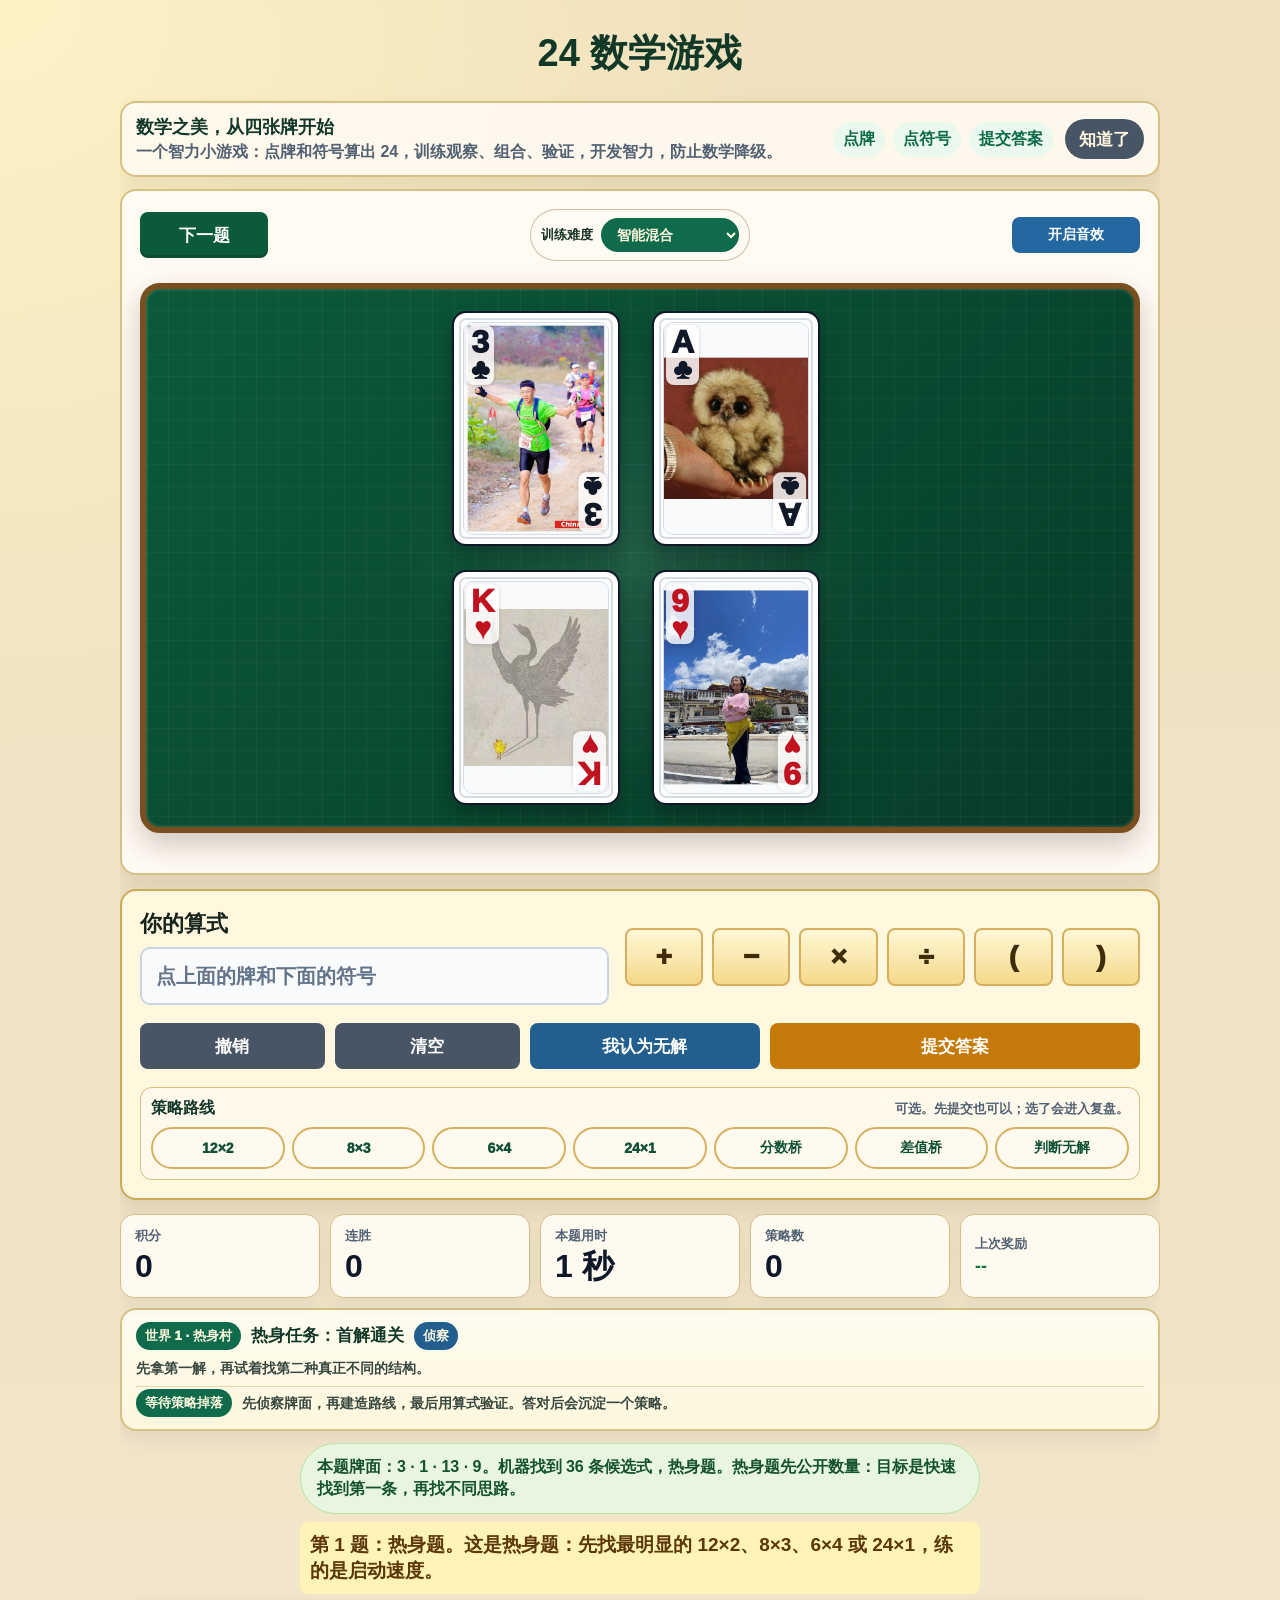
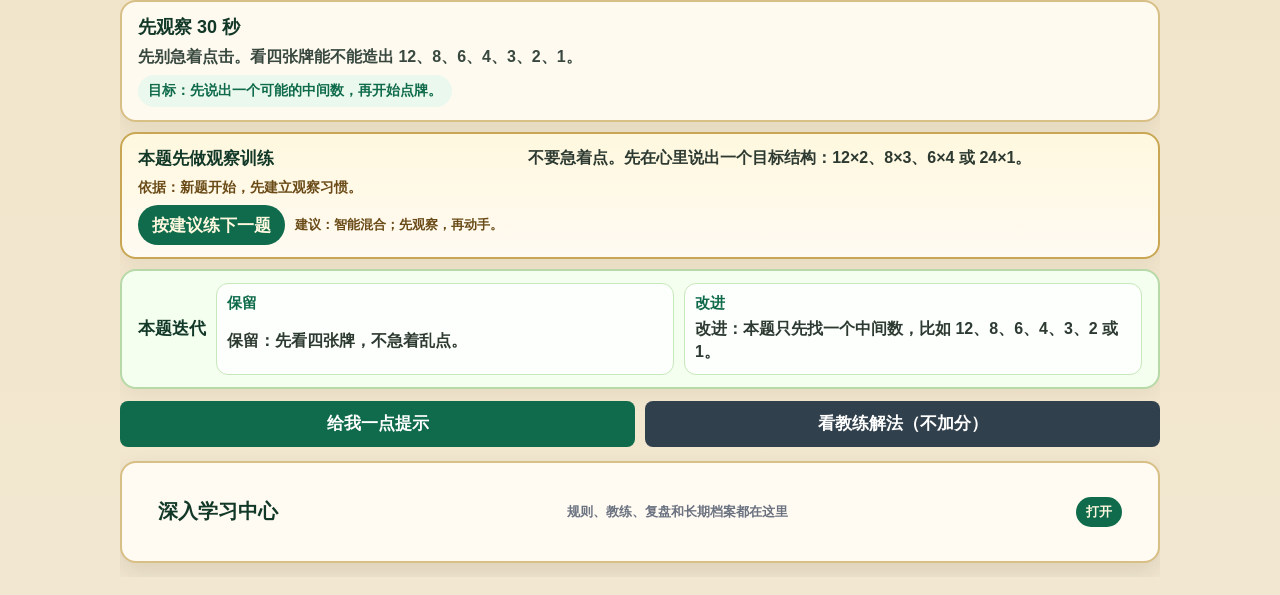
==== commit 50b68fc7: "Add dismissible math game intro" ====
--- a/index.html
+++ b/index.html
@@ -21,13 +21,13 @@
 
     <section id="quickStart" class="quick-start" aria-label="第一次玩三步上手">
       <div>
-        <strong>第一次玩？</strong>
-        <span>目标很简单：用四张牌各一次，点符号算出 24。</span>
+        <strong>数学之美，从四张牌开始</strong>
+        <span>一个智力小游戏：点牌和符号算出 24，训练观察、组合、验证，开发智力，防止数学降级。</span>
       </div>
       <ol>
         <li>点牌</li>
         <li>点符号</li>
-        <li>提交</li>
+        <li>提交答案</li>
       </ol>
       <button id="quickStartDismiss" type="button" aria-label="关闭三步上手提示">知道了</button>
     </section>
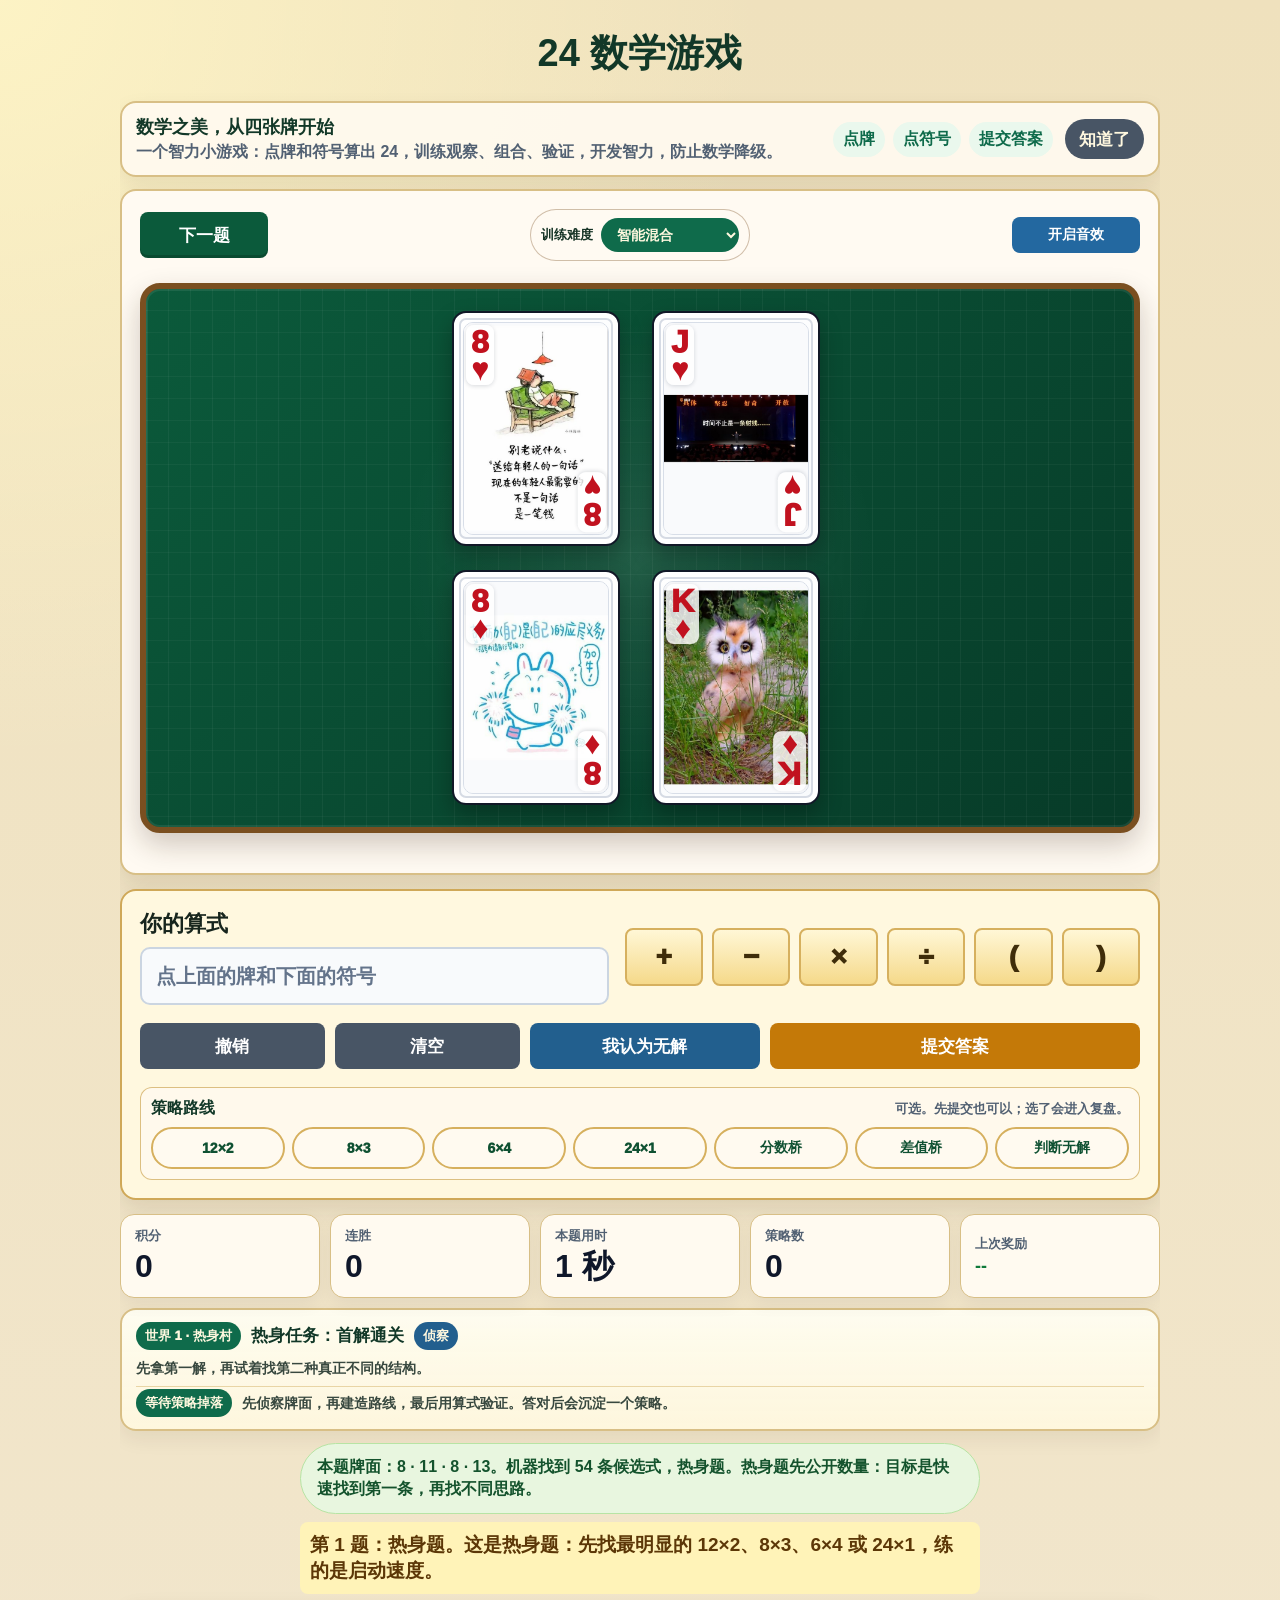
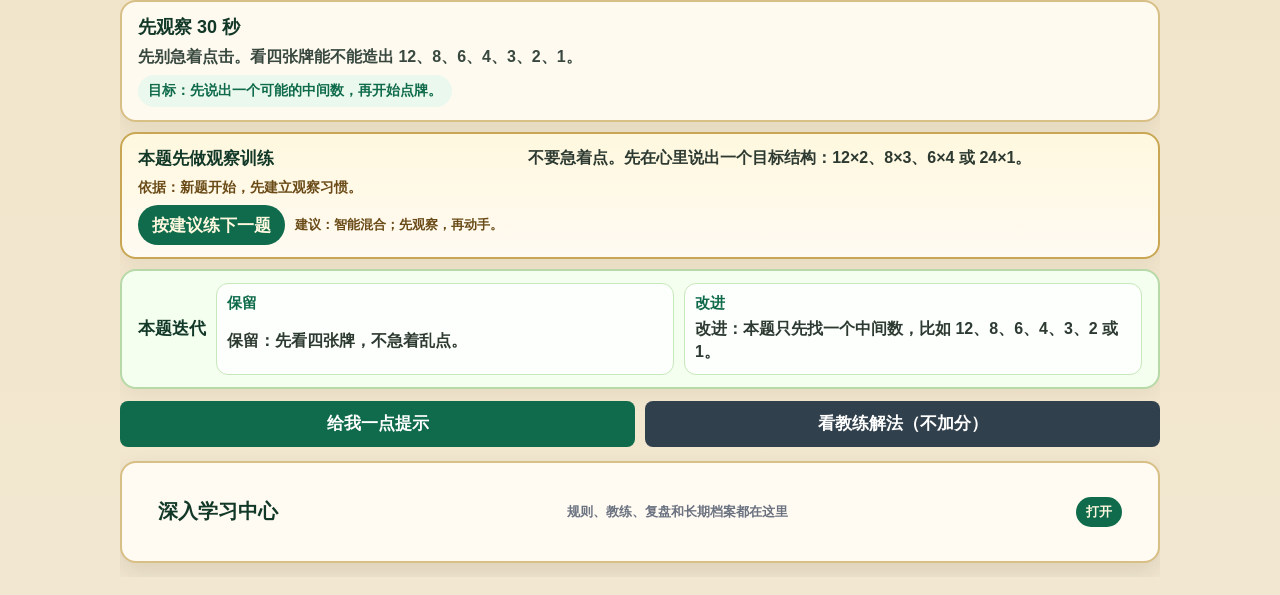
==== commit 5683a3fb: "Repair mobile cache and restore intro" ====
--- a/index.html
+++ b/index.html
@@ -353,7 +353,17 @@
   <script src="app_v33.js?v=20260626_v33_strategy_route_lab"></script>
   <script>
     if ("serviceWorker" in navigator && location.protocol !== "file:") {
-      navigator.serviceWorker.register("./service-worker.js").catch(() => {});
+      let swRefreshing = false;
+      navigator.serviceWorker.addEventListener("controllerchange", () => {
+        if (swRefreshing || sessionStorage.getItem("twenty_four_duck_sw_reloaded_v38")) return;
+        swRefreshing = true;
+        sessionStorage.setItem("twenty_four_duck_sw_reloaded_v38", "1");
+        window.location.reload();
+      });
+      navigator.serviceWorker
+        .register("./service-worker.js?v=20260627_v38_cache_repair")
+        .then((registration) => registration.update())
+        .catch(() => {});
     }
   </script>
 </body>
